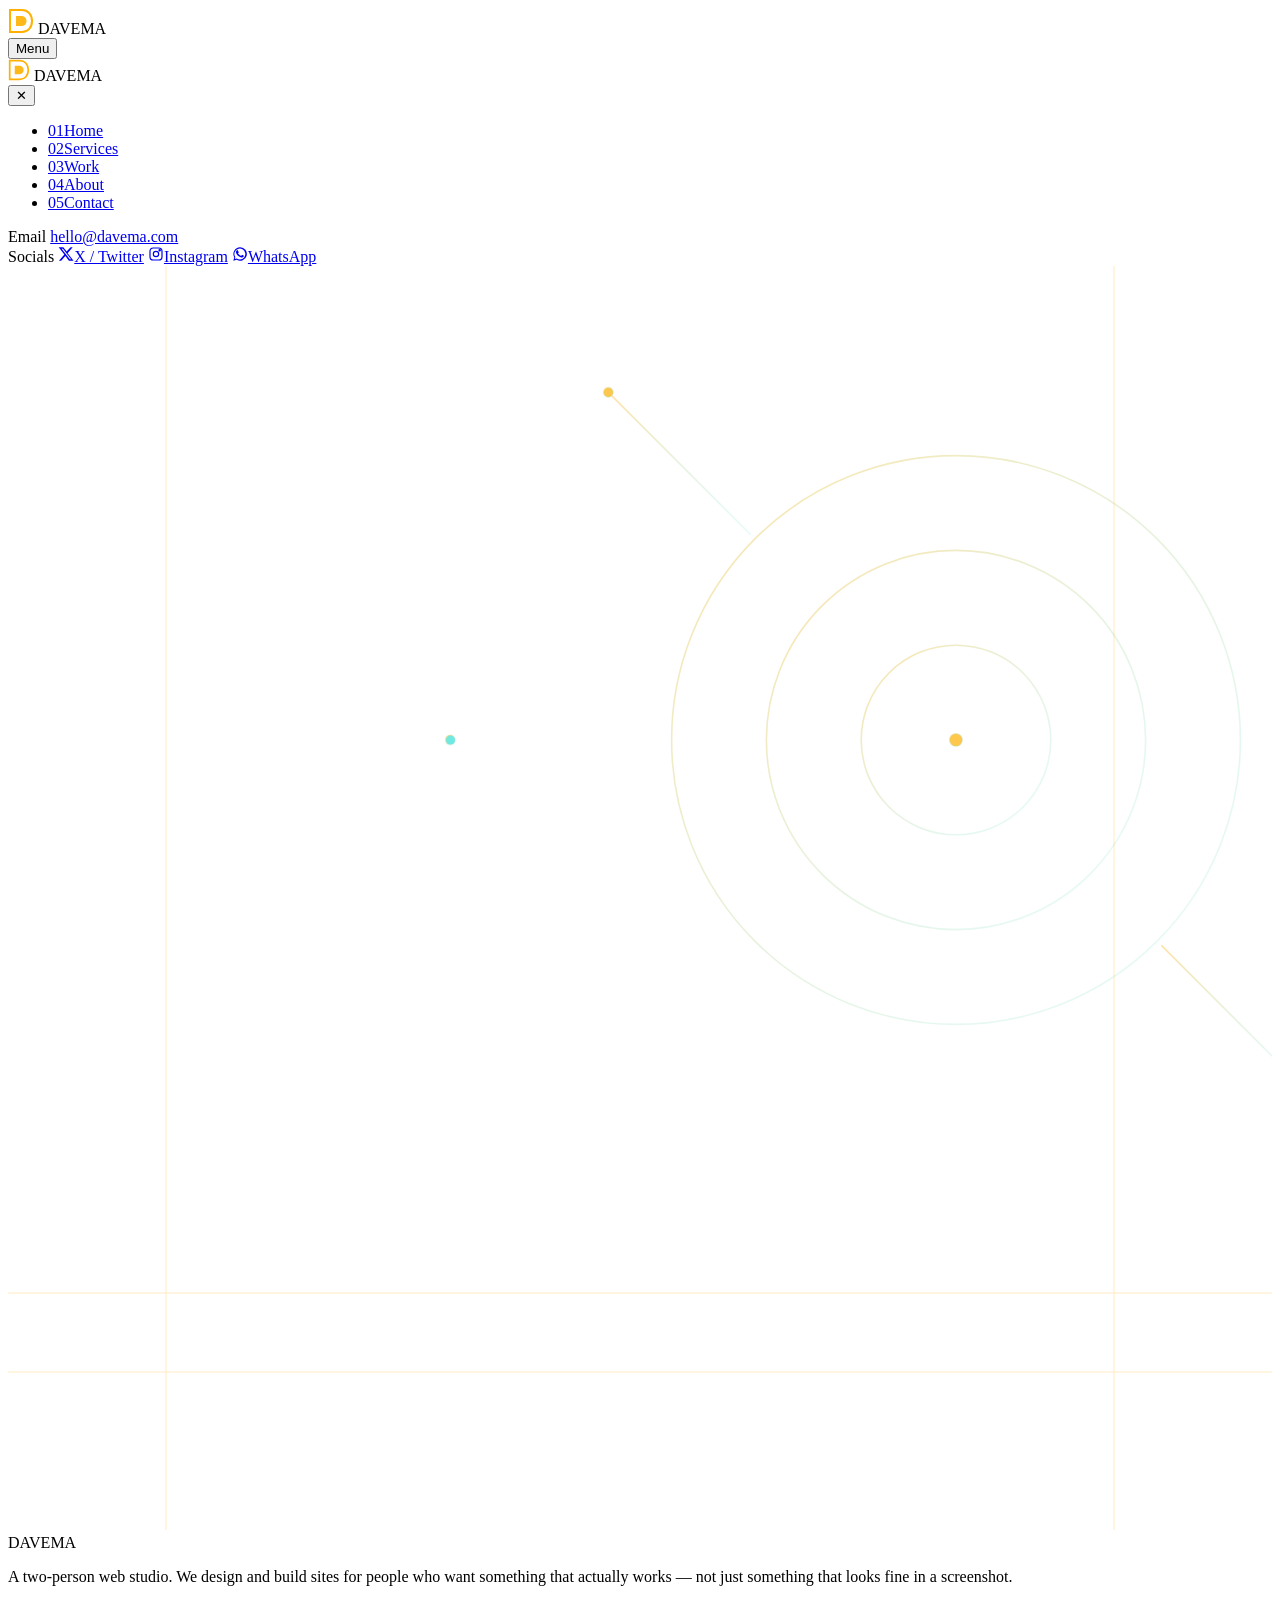
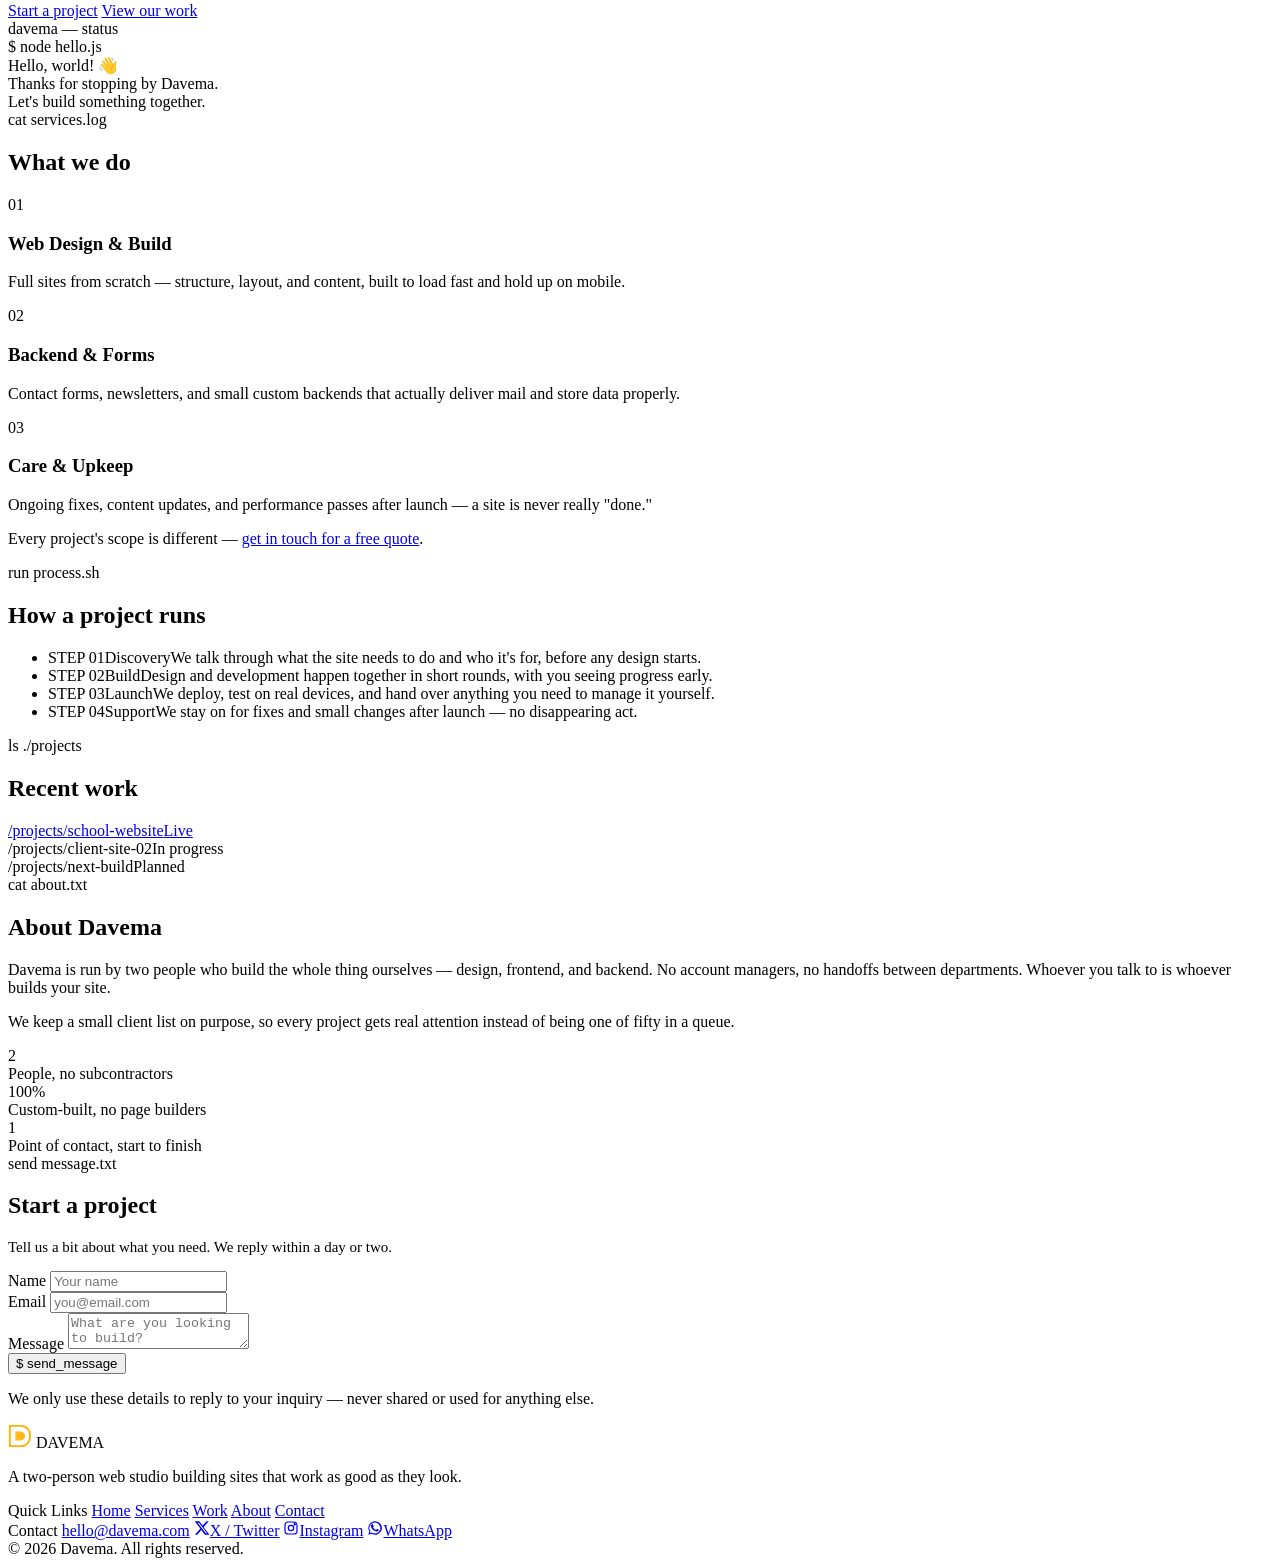
==== index.html @ bfb94549 "Update index.html" ====
<!DOCTYPE html>
<html lang="en">
<head>
<meta charset="UTF-8">
<meta name="viewport" content="width=device-width, initial-scale=1">
<title>DAVEMA — Web Systems</title>
<meta name="description" content="A two-person web studio. We design and build sites for people who want something that actually works — not just something that looks fine in a screenshot.">

<meta property="og:type" content="website">
<meta property="og:title" content="DAVEMA — Web Systems">
<meta property="og:description" content="A two-person web studio. We design and build sites for people who want something that actually works — not just something that looks fine in a screenshot.">
<meta property="og:image" content="https://davema-frontend.vercel.app/og-image.png">
<meta property="og:url" content="https://davema-frontend.vercel.app/">

<meta name="twitter:card" content="summary_large_image">
<meta name="twitter:title" content="DAVEMA — Web Systems">
<meta name="twitter:description" content="A two-person web studio. We design and build sites for people who want something that actually works — not just something that looks fine in a screenshot.">
<meta name="twitter:image" content="https://davema-frontend.vercel.app/og-image.png">

<link rel="icon" href="favicon.ico" sizes="any">
<link rel="icon" href="favicon.svg" type="image/svg+xml">
<link rel="apple-touch-icon" href="apple-touch-icon.png">

<link rel="preconnect" href="https://fonts.googleapis.com">
<link rel="preconnect" href="https://fonts.gstatic.com" crossorigin>
<link href="https://fonts.googleapis.com/css2?family=JetBrains+Mono:wght@400;500;600;700&family=Space+Grotesk:wght@400;500;600;700&display=swap" rel="stylesheet">
<link rel="stylesheet" href="styles.css">
</head>
<body>

<nav>
  <div class="logo">
    <span class="mark">
      <svg width="26" height="26" viewBox="0 0 26 26" fill="none">
        <path d="M2 2 L2 24 L14 24 C20 24 24 19.5 24 13 C24 6.5 20 2 14 2 Z" stroke="#ffb000" stroke-width="2" fill="none"/>
        <path d="M8 8 L8 18 L13 18 C16.5 18 18.5 16 18.5 13 C18.5 10 16.5 8 13 8 Z" fill="#ffb000" opacity="0.9"/>
      </svg>
    </span>
    DAVEMA<span class="cursor"></span>
  </div>
  <button class="menu-toggle" id="menuToggle">
    <span class="skew-content">
      <span class="bars"><span></span><span></span><span></span></span>
      Menu
    </span>
  </button>
</nav>

<div class="overlay" id="overlay">
  <div class="overlay-top">
    <div class="logo">
      <span class="mark">
        <svg width="22" height="22" viewBox="0 0 26 26" fill="none">
          <path d="M2 2 L2 24 L14 24 C20 24 24 19.5 24 13 C24 6.5 20 2 14 2 Z" stroke="#ffb000" stroke-width="2" fill="none"/>
          <path d="M8 8 L8 18 L13 18 C16.5 18 18.5 16 18.5 13 C18.5 10 16.5 8 13 8 Z" fill="#ffb000" opacity="0.9"/>
        </svg>
      </span>
      DAVEMA
    </div>
    <button class="overlay-close" id="overlayClose">✕</button>
  </div>

  <ul class="overlay-links">
    <li><a href="#home"><span class="idx">01</span><span class="label">Home</span></a></li>
    <li><a href="#services"><span class="idx">02</span><span class="label">Services</span></a></li>
    <li><a href="#work"><span class="idx">03</span><span class="label">Work</span></a></li>
    <li><a href="#about"><span class="idx">04</span><span class="label">About</span></a></li>
    <li><a href="#contact"><span class="idx">05</span><span class="label">Contact</span></a></li>
  </ul>

  <div class="overlay-bottom">
    <div class="col">
      <span class="label">Email</span>
      <a class="email" href="mailto:hello@davema.com">hello@davema.com</a>
    </div>
    <div class="col">
      <span class="label">Socials</span>
      <a href="#" class="social-link"><svg viewBox="0 0 24 24" width="16" height="16" fill="currentColor"><path d="M18.9 2H22l-7.6 8.7L23.3 22h-6.9l-5.4-7-6.2 7H1.4l8.1-9.3L1 2h7l4.9 6.4L18.9 2Zm-1.2 18h1.9L7.4 4H5.4l12.3 16Z"/></svg>X / Twitter</a>
      <a href="#" class="social-link"><svg viewBox="0 0 24 24" width="16" height="16" fill="none" stroke="currentColor" stroke-width="1.8"><rect x="3" y="3" width="18" height="18" rx="5"/><circle cx="12" cy="12" r="4"/><circle cx="17.5" cy="6.5" r="1"/></svg>Instagram</a>
      <a href="https://wa.me/2348135521394" target="_blank" rel="noopener" class="social-link"><svg viewBox="0 0 24 24" width="16" height="16" fill="currentColor"><path d="M17.5 14.4c-.3-.1-1.7-.8-2-.9-.3-.1-.5-.1-.7.1-.2.3-.7.9-.9 1.1-.2.2-.3.2-.6.1-.3-.1-1.3-.5-2.4-1.5-.9-.8-1.5-1.8-1.7-2.1-.2-.3 0-.5.1-.6.1-.1.3-.3.4-.5.1-.1.2-.3.3-.4.1-.2 0-.4 0-.5s-.7-1.6-.9-2.2c-.2-.5-.5-.5-.7-.5h-.6c-.2 0-.5.1-.8.4-.3.3-1 1-1 2.4s1 2.8 1.2 3c.1.2 2 3.1 4.9 4.3.7.3 1.2.5 1.6.6.7.2 1.3.2 1.8.1.5-.1 1.7-.7 2-1.4.2-.6.2-1.2.2-1.3-.1-.1-.3-.2-.6-.3ZM12 2a10 10 0 0 0-8.6 15L2 22l5.2-1.4A10 10 0 1 0 12 2Zm0 18.2c-1.6 0-3.1-.4-4.4-1.2l-.3-.2-3.1.8.8-3-.2-.3A8.2 8.2 0 1 1 12 20.2Z"/></svg>WhatsApp</a>
    </div>
  </div>
</div>

<section class="hero" id="home">
  <svg class="hero-bg" viewBox="0 0 800 800" xmlns="http://www.w3.org/2000/svg">
    <defs>
      <linearGradient id="g1" x1="0" y1="0" x2="1" y2="1">
        <stop offset="0%" stop-color="#ffb000" stop-opacity="0.5"/>
        <stop offset="100%" stop-color="#34e0d8" stop-opacity="0.15"/>
      </linearGradient>
    </defs>
    <g stroke="url(#g1)" stroke-width="1" fill="none" opacity="0.7">
      <circle cx="600" cy="300" r="60"/>
      <circle cx="600" cy="300" r="120"/>
      <circle cx="600" cy="300" r="180"/>
      <line x1="600" y1="120" x2="600" y2="0"/>
      <line x1="600" y1="480" x2="600" y2="620"/>
      <line x1="420" y1="300" x2="280" y2="300"/>
      <line x1="780" y1="300" x2="820" y2="300"/>
      <line x1="470" y1="170" x2="380" y2="80"/>
      <line x1="730" y1="430" x2="820" y2="520"/>
      <circle cx="600" cy="300" r="4" fill="#ffb000" opacity="1"/>
      <circle cx="280" cy="300" r="3" fill="#34e0d8" opacity="1"/>
      <circle cx="380" cy="80" r="3" fill="#ffb000" opacity="1"/>
      <circle cx="820" cy="520" r="3" fill="#34e0d8" opacity="1"/>
    </g>
    <g stroke="#ffb000" stroke-width="0.6" opacity="0.25">
      <path d="M0 700 L800 700"/>
      <path d="M0 650 L800 650"/>
      <path d="M100 0 L100 800"/>
      <path d="M700 0 L700 800"/>
    </g>
  </svg>

  <div class="hero-inner">
    <div>
      <div class="hero-name">DAV<span class="glow">EMA</span></div>
      <p>A two-person web studio. We design and build sites for people who want something that actually works — not just something that looks fine in a screenshot.</p>
      <div class="hero-actions">
        <a href="#contact" class="btn-primary"><span>Start a project</span></a>
        <a href="#work" class="btn-secondary"><span>View our work</span></a>
      </div>
    </div>

    <div class="hero-visual">
      <div class="terminal">
        <div class="terminal-head">
          <span class="dot2 red"></span><span class="dot2 yellow"></span><span class="dot2 green"></span>
          <span>davema — status</span>
        </div>
        <div class="terminal-body">
          <div class="l"><span class="prompt">$</span> node hello.js</div>
          <div class="l"><span class="ok">Hello, world! 👋</span></div>
          <div class="l">Thanks for stopping by Davema.</div>
          <div class="l">Let's build something together.</div>
        </div>
      </div>
    </div>
  </div>
</section>

<section id="services">
  <div class="wrap section-inner">
    <span class="tag">cat services.log</span>
    <h2>What we do</h2>
    <div class="services-grid">
      <div class="service">
        <div class="idx">01</div>
        <h3>Web Design &amp; Build</h3>
        <p>Full sites from scratch — structure, layout, and content, built to load fast and hold up on mobile.</p>
      </div>
      <div class="service">
        <div class="idx">02</div>
        <h3>Backend &amp; Forms</h3>
        <p>Contact forms, newsletters, and small custom backends that actually deliver mail and store data properly.</p>
      </div>
      <div class="service">
        <div class="idx">03</div>
        <h3>Care &amp; Upkeep</h3>
        <p>Ongoing fixes, content updates, and performance passes after launch — a site is never really "done."</p>
      </div>
    </div>
    <p class="pricing-note">Every project's scope is different — <a href="#contact">get in touch for a free quote</a>.</p>
  </div>
</section>

<section id="process">
  <div class="wrap section-inner">
    <span class="tag">run process.sh</span>
    <h2>How a project runs</h2>
    <ul class="process-list">
      <li class="process-item"><span class="step">STEP 01</span><span class="name">Discovery</span><span class="desc">We talk through what the site needs to do and who it's for, before any design starts.</span></li>
      <li class="process-item"><span class="step">STEP 02</span><span class="name">Build</span><span class="desc">Design and development happen together in short rounds, with you seeing progress early.</span></li>
      <li class="process-item"><span class="step">STEP 03</span><span class="name">Launch</span><span class="desc">We deploy, test on real devices, and hand over anything you need to manage it yourself.</span></li>
      <li class="process-item"><span class="step">STEP 04</span><span class="name">Support</span><span class="desc">We stay on for fixes and small changes after launch — no disappearing act.</span></li>
    </ul>
  </div>
</section>

<section id="work">
  <div class="wrap section-inner">
    <span class="tag">ls ./projects</span>
    <h2>Recent work</h2>
    <div class="work-list">
      <a class="work-item" href="https://jarspokschools.com.ng" target="_blank" rel="noopener"><span class="path"><span class="dir">/projects/</span>school-website</span><span class="status">Live</span></a>
      <div class="work-item"><span class="path"><span class="dir">/projects/</span>client-site-02</span><span class="status">In progress</span></div>
      <div class="work-item"><span class="path"><span class="dir">/projects/</span>next-build</span><span class="status">Planned</span></div>
    </div>
  </div>
</section>

<section id="about">
  <div class="wrap section-inner">
    <span class="tag">cat about.txt</span>
    <h2>About Davema</h2>
    <div class="about-inner">
      <div>
        <p>Davema is run by two people who build the whole thing ourselves — design, frontend, and backend. No account managers, no handoffs between departments. Whoever you talk to is whoever builds your site.</p>
        <p>We keep a small client list on purpose, so every project gets real attention instead of being one of fifty in a queue.</p>
      </div>
      <div class="about-stats">
        <div class="stat"><div class="num">2</div><div class="label">People, no subcontractors</div></div>
        <div class="stat"><div class="num">100%</div><div class="label">Custom-built, no page builders</div></div>
        <div class="stat"><div class="num">1</div><div class="label">Point of contact, start to finish</div></div>
      </div>
    </div>
  </div>
</section>

<section id="contact">
  <div class="wrap section-inner">
    <span class="tag">send message.txt</span>
    <h2>Start a project</h2>
    <div class="contact-inner">
      <p style="color:var(--muted); font-size:15px;">Tell us a bit about what you need. We reply within a day or two.</p>
<form id="contactForm">
  <input type="checkbox" name="botcheck" id="botcheck" style="display: none;" tabindex="-1" autocomplete="off">

  <div class="field">
    <label for="form-name">Name</label>
    <input type="text" id="form-name" name="name" required placeholder="Your name" />
  </div>
  
  <div class="field">
    <label for="form-email">Email</label>
    <input type="email" id="form-email" name="email" required placeholder="you@email.com" />
  </div>
  
  <div class="field">
    <label for="form-msg">Message</label>
    <textarea id="form-msg" name="message" required placeholder="What are you looking to build?"></textarea>
  </div>
  
  <button type="submit" class="btn-primary" style="align-self: flex-start;">
    <span id="submitBtnText">$ send_message</span>
  </button>

  <p id="formStatus" class="form-status" role="status"></p>
  <p class="privacy-note">We only use these details to reply to your inquiry — never shared or used for anything else.</p>
</form>

    </div>
  </div>
</section>

<footer>
  <div class="wrap footer-top">
    <div class="footer-col footer-brand">
      <div class="logo">
        <span class="mark">
          <svg width="24" height="24" viewBox="0 0 26 26" fill="none">
            <path d="M2 2 L2 24 L14 24 C20 24 24 19.5 24 13 C24 6.5 20 2 14 2 Z" stroke="#ffb000" stroke-width="2" fill="none"/>
            <path d="M8 8 L8 18 L13 18 C16.5 18 18.5 16 18.5 13 C18.5 10 16.5 8 13 8 Z" fill="#ffb000" opacity="0.9"/>
          </svg>
        </span>
        DAVEMA
      </div>
      <p>A two-person web studio building sites that work as good as they look.</p>
    </div>

    <div class="footer-col">
      <span class="footer-heading">Quick Links</span>
      <a href="#home">Home</a>
      <a href="#services">Services</a>
      <a href="#work">Work</a>
      <a href="#about">About</a>
      <a href="#contact">Contact</a>
    </div>

    <div class="footer-col">
      <span class="footer-heading">Contact</span>
      <a href="mailto:hello@davema.com">hello@davema.com</a>
      <a href="#" class="social-link"><svg viewBox="0 0 24 24" width="16" height="16" fill="currentColor"><path d="M18.9 2H22l-7.6 8.7L23.3 22h-6.9l-5.4-7-6.2 7H1.4l8.1-9.3L1 2h7l4.9 6.4L18.9 2Zm-1.2 18h1.9L7.4 4H5.4l12.3 16Z"/></svg>X / Twitter</a>
      <a href="#" class="social-link"><svg viewBox="0 0 24 24" width="16" height="16" fill="none" stroke="currentColor" stroke-width="1.8"><rect x="3" y="3" width="18" height="18" rx="5"/><circle cx="12" cy="12" r="4"/><circle cx="17.5" cy="6.5" r="1"/></svg>Instagram</a>
      <a href="https://wa.me/2348135521394" target="_blank" rel="noopener" class="social-link"><svg viewBox="0 0 24 24" width="16" height="16" fill="currentColor"><path d="M17.5 14.4c-.3-.1-1.7-.8-2-.9-.3-.1-.5-.1-.7.1-.2.3-.7.9-.9 1.1-.2.2-.3.2-.6.1-.3-.1-1.3-.5-2.4-1.5-.9-.8-1.5-1.8-1.7-2.1-.2-.3 0-.5.1-.6.1-.1.3-.3.4-.5.1-.1.2-.3.3-.4.1-.2 0-.4 0-.5s-.7-1.6-.9-2.2c-.2-.5-.5-.5-.7-.5h-.6c-.2 0-.5.1-.8.4-.3.3-1 1-1 2.4s1 2.8 1.2 3c.1.2 2 3.1 4.9 4.3.7.3 1.2.5 1.6.6.7.2 1.3.2 1.8.1.5-.1 1.7-.7 2-1.4.2-.6.2-1.2.2-1.3-.1-.1-.3-.2-.6-.3ZM12 2a10 10 0 0 0-8.6 15L2 22l5.2-1.4A10 10 0 1 0 12 2Zm0 18.2c-1.6 0-3.1-.4-4.4-1.2l-.3-.2-3.1.8.8-3-.2-.3A8.2 8.2 0 1 1 12 20.2Z"/></svg>WhatsApp</a>
    </div>
  </div>

  <div class="wrap footer-inner">
    <span>© 2026 Davema. All rights reserved.</span>
  </div>
</footer>

<script src="script.js"></script>

</body>
</html>
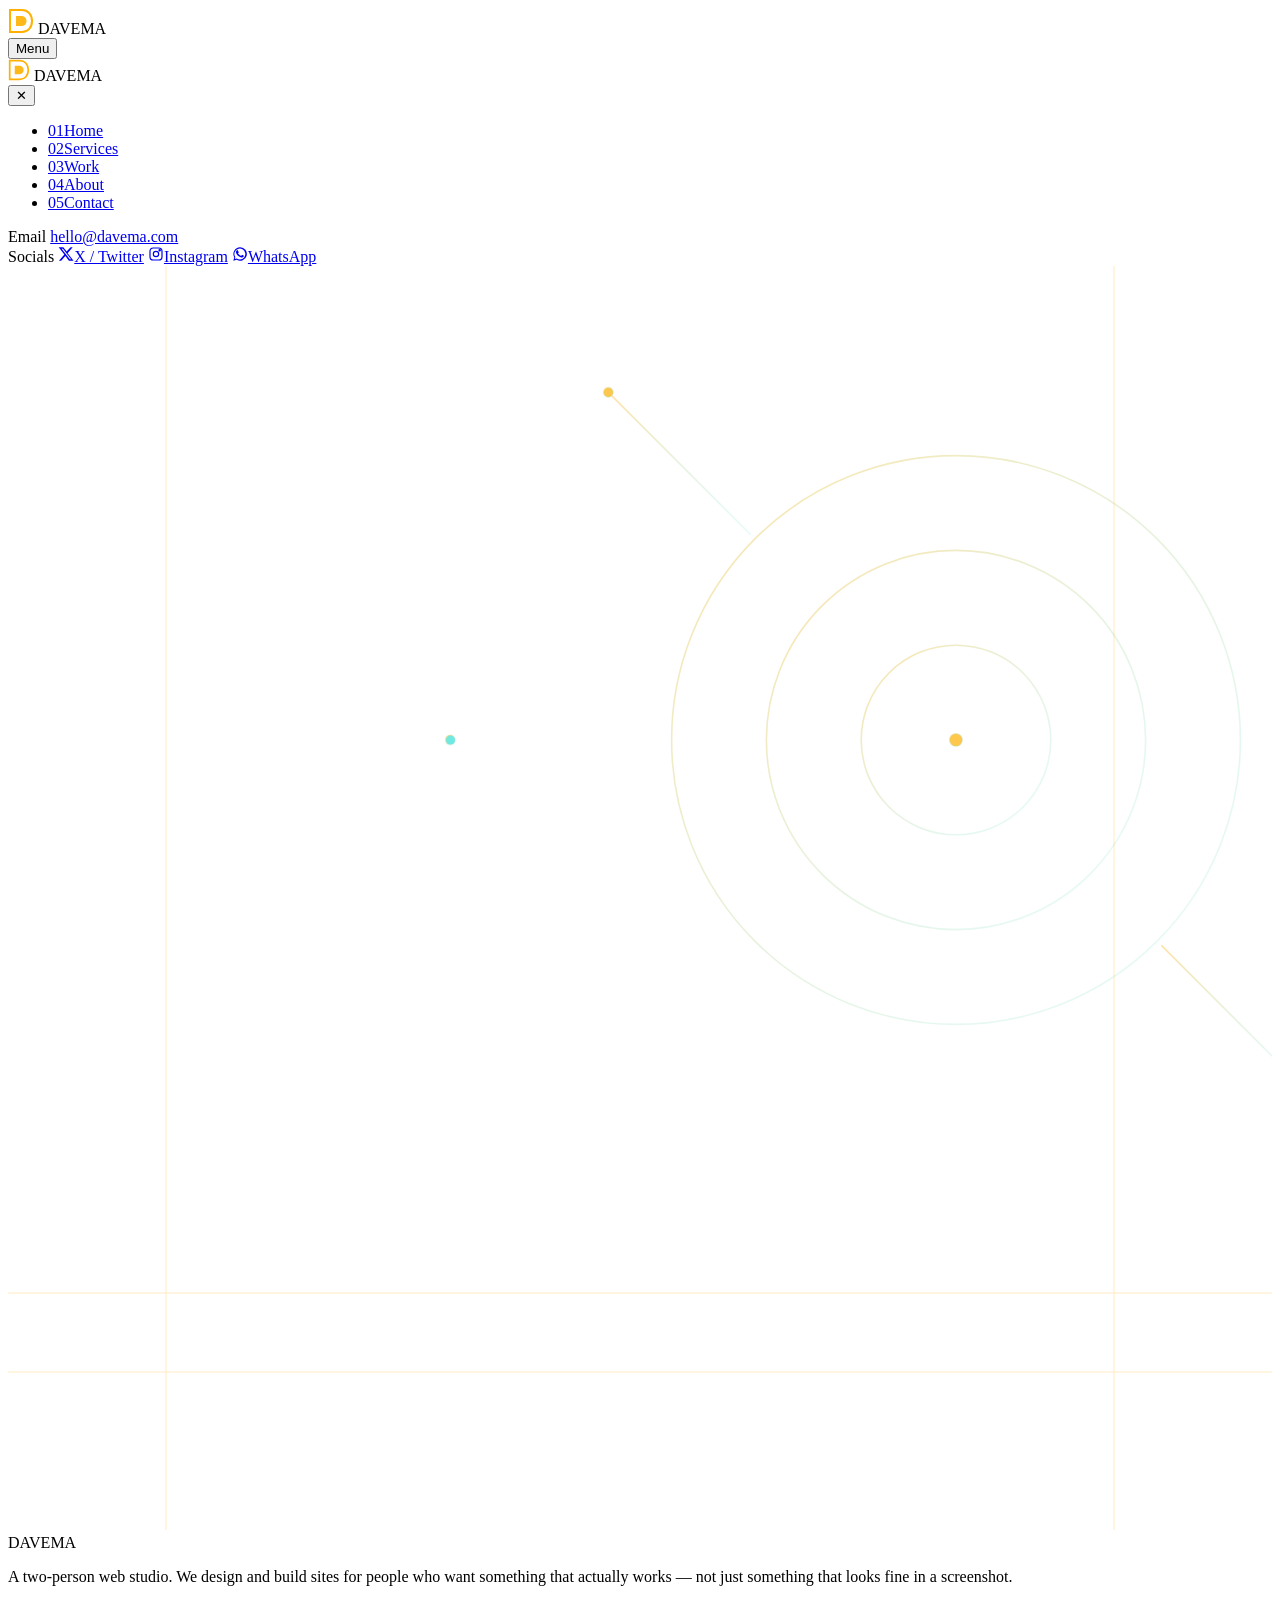
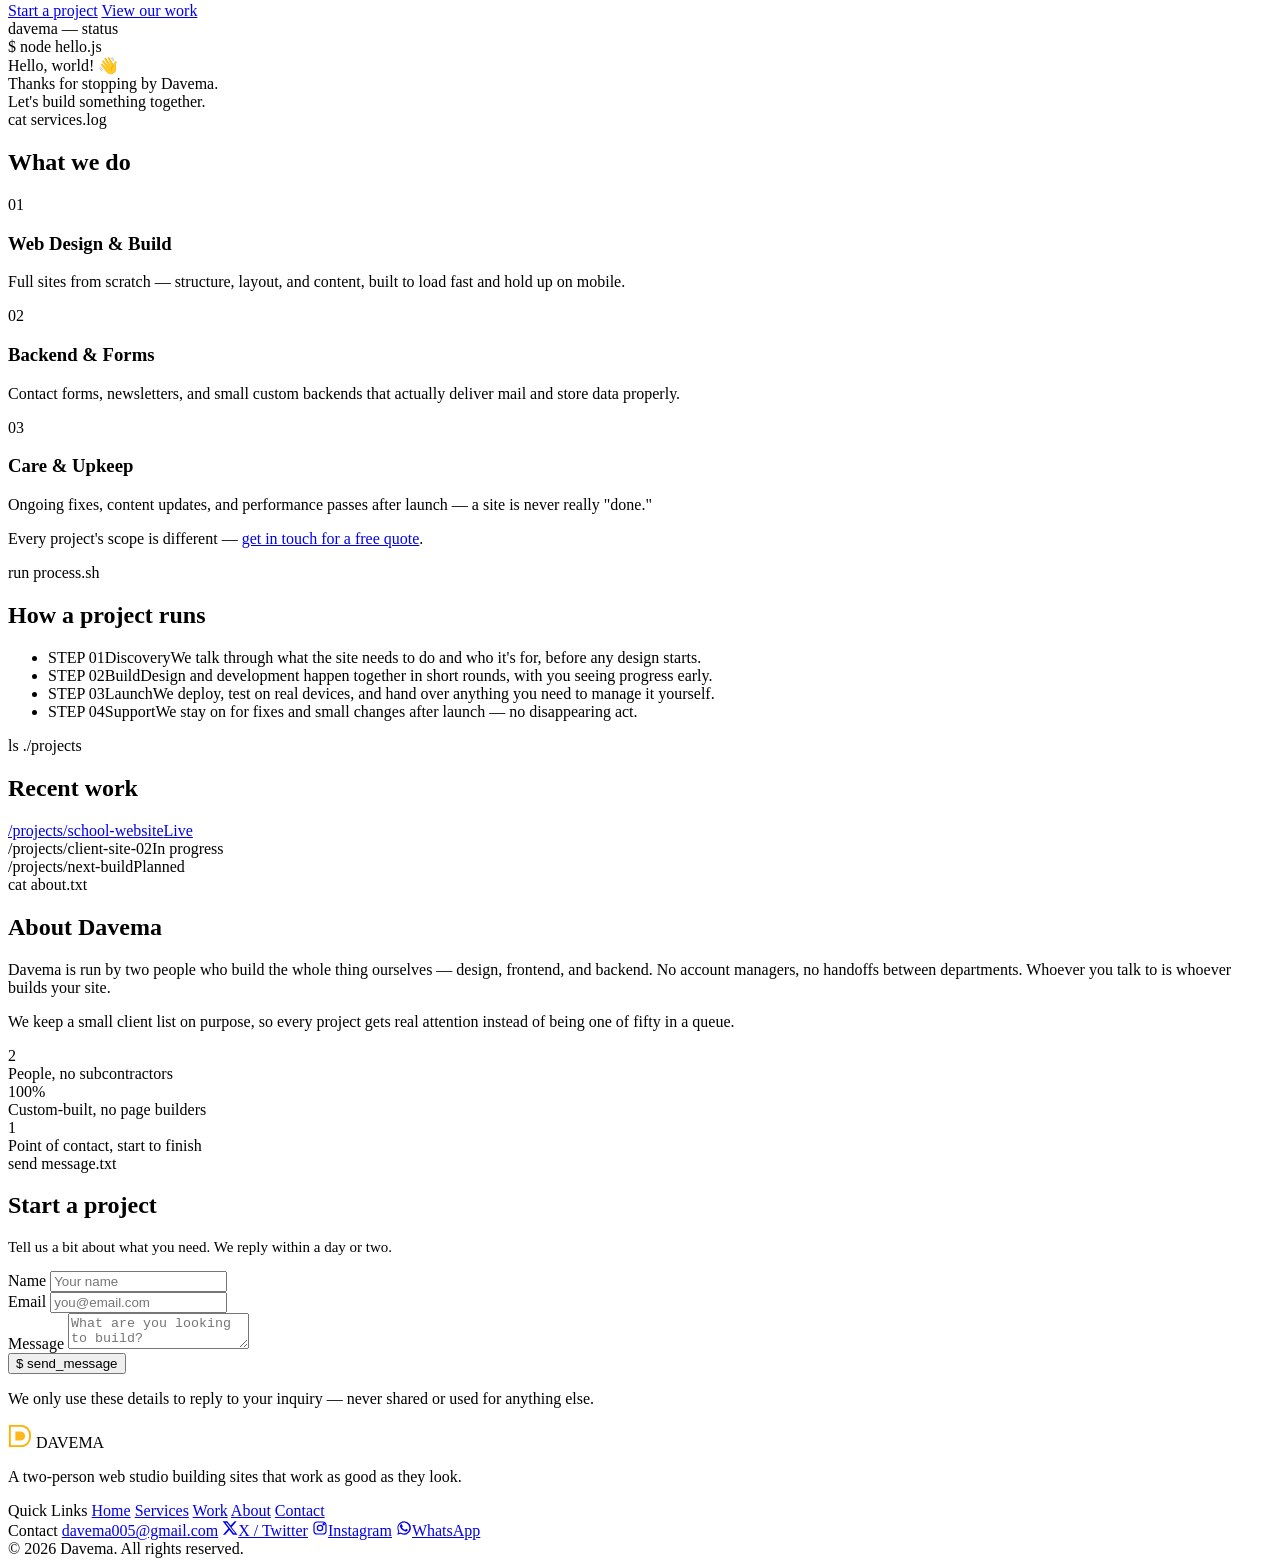
==== commit 1306e1f9: "Update index.html" ====
--- a/index.html
+++ b/index.html
@@ -270,7 +270,7 @@
 
     <div class="footer-col">
       <span class="footer-heading">Contact</span>
-      <a href="mailto:hello@davema.com">hello@davema.com</a>
+      <a class="email" href="mailto:davema005@gmail.com">davema005@gmail.com</a>
       <a href="#" class="social-link"><svg viewBox="0 0 24 24" width="16" height="16" fill="currentColor"><path d="M18.9 2H22l-7.6 8.7L23.3 22h-6.9l-5.4-7-6.2 7H1.4l8.1-9.3L1 2h7l4.9 6.4L18.9 2Zm-1.2 18h1.9L7.4 4H5.4l12.3 16Z"/></svg>X / Twitter</a>
       <a href="#" class="social-link"><svg viewBox="0 0 24 24" width="16" height="16" fill="none" stroke="currentColor" stroke-width="1.8"><rect x="3" y="3" width="18" height="18" rx="5"/><circle cx="12" cy="12" r="4"/><circle cx="17.5" cy="6.5" r="1"/></svg>Instagram</a>
       <a href="https://wa.me/2348135521394" target="_blank" rel="noopener" class="social-link"><svg viewBox="0 0 24 24" width="16" height="16" fill="currentColor"><path d="M17.5 14.4c-.3-.1-1.7-.8-2-.9-.3-.1-.5-.1-.7.1-.2.3-.7.9-.9 1.1-.2.2-.3.2-.6.1-.3-.1-1.3-.5-2.4-1.5-.9-.8-1.5-1.8-1.7-2.1-.2-.3 0-.5.1-.6.1-.1.3-.3.4-.5.1-.1.2-.3.3-.4.1-.2 0-.4 0-.5s-.7-1.6-.9-2.2c-.2-.5-.5-.5-.7-.5h-.6c-.2 0-.5.1-.8.4-.3.3-1 1-1 2.4s1 2.8 1.2 3c.1.2 2 3.1 4.9 4.3.7.3 1.2.5 1.6.6.7.2 1.3.2 1.8.1.5-.1 1.7-.7 2-1.4.2-.6.2-1.2.2-1.3-.1-.1-.3-.2-.6-.3ZM12 2a10 10 0 0 0-8.6 15L2 22l5.2-1.4A10 10 0 1 0 12 2Zm0 18.2c-1.6 0-3.1-.4-4.4-1.2l-.3-.2-3.1.8.8-3-.2-.3A8.2 8.2 0 1 1 12 20.2Z"/></svg>WhatsApp</a>
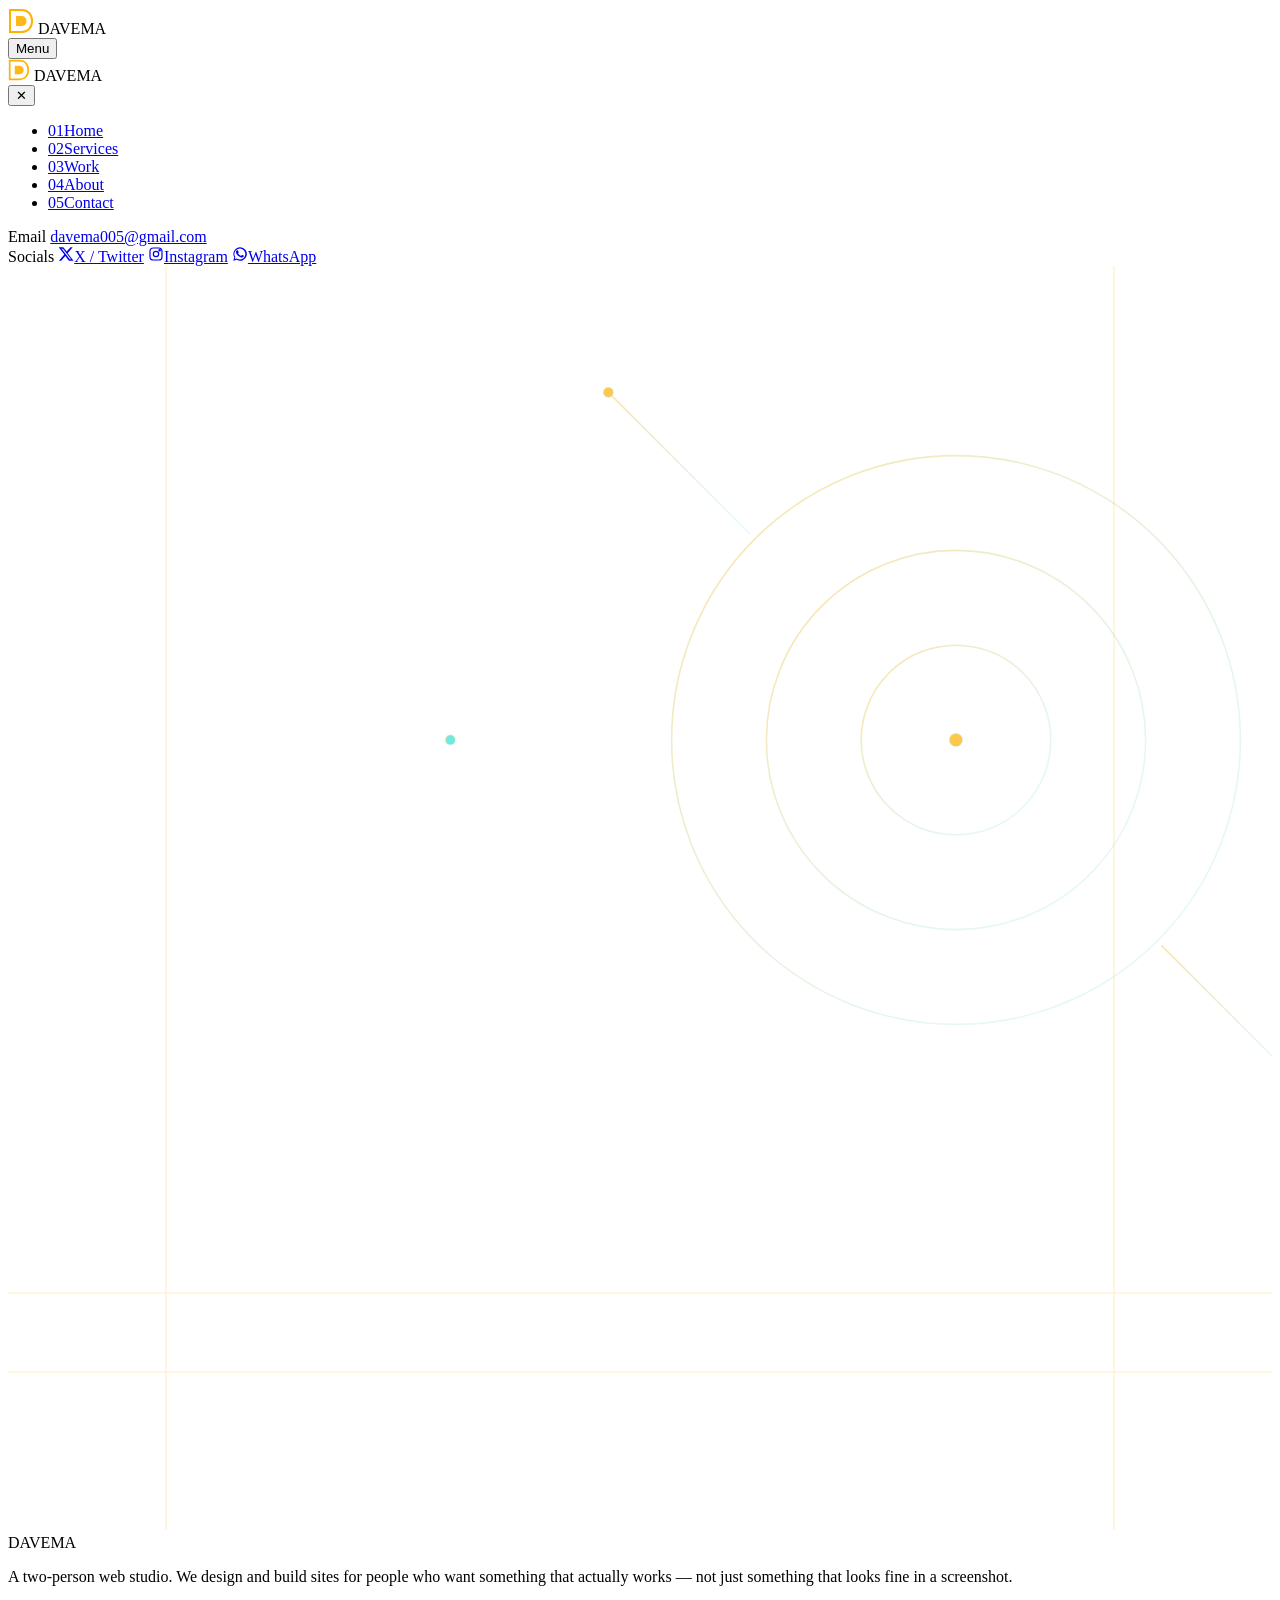
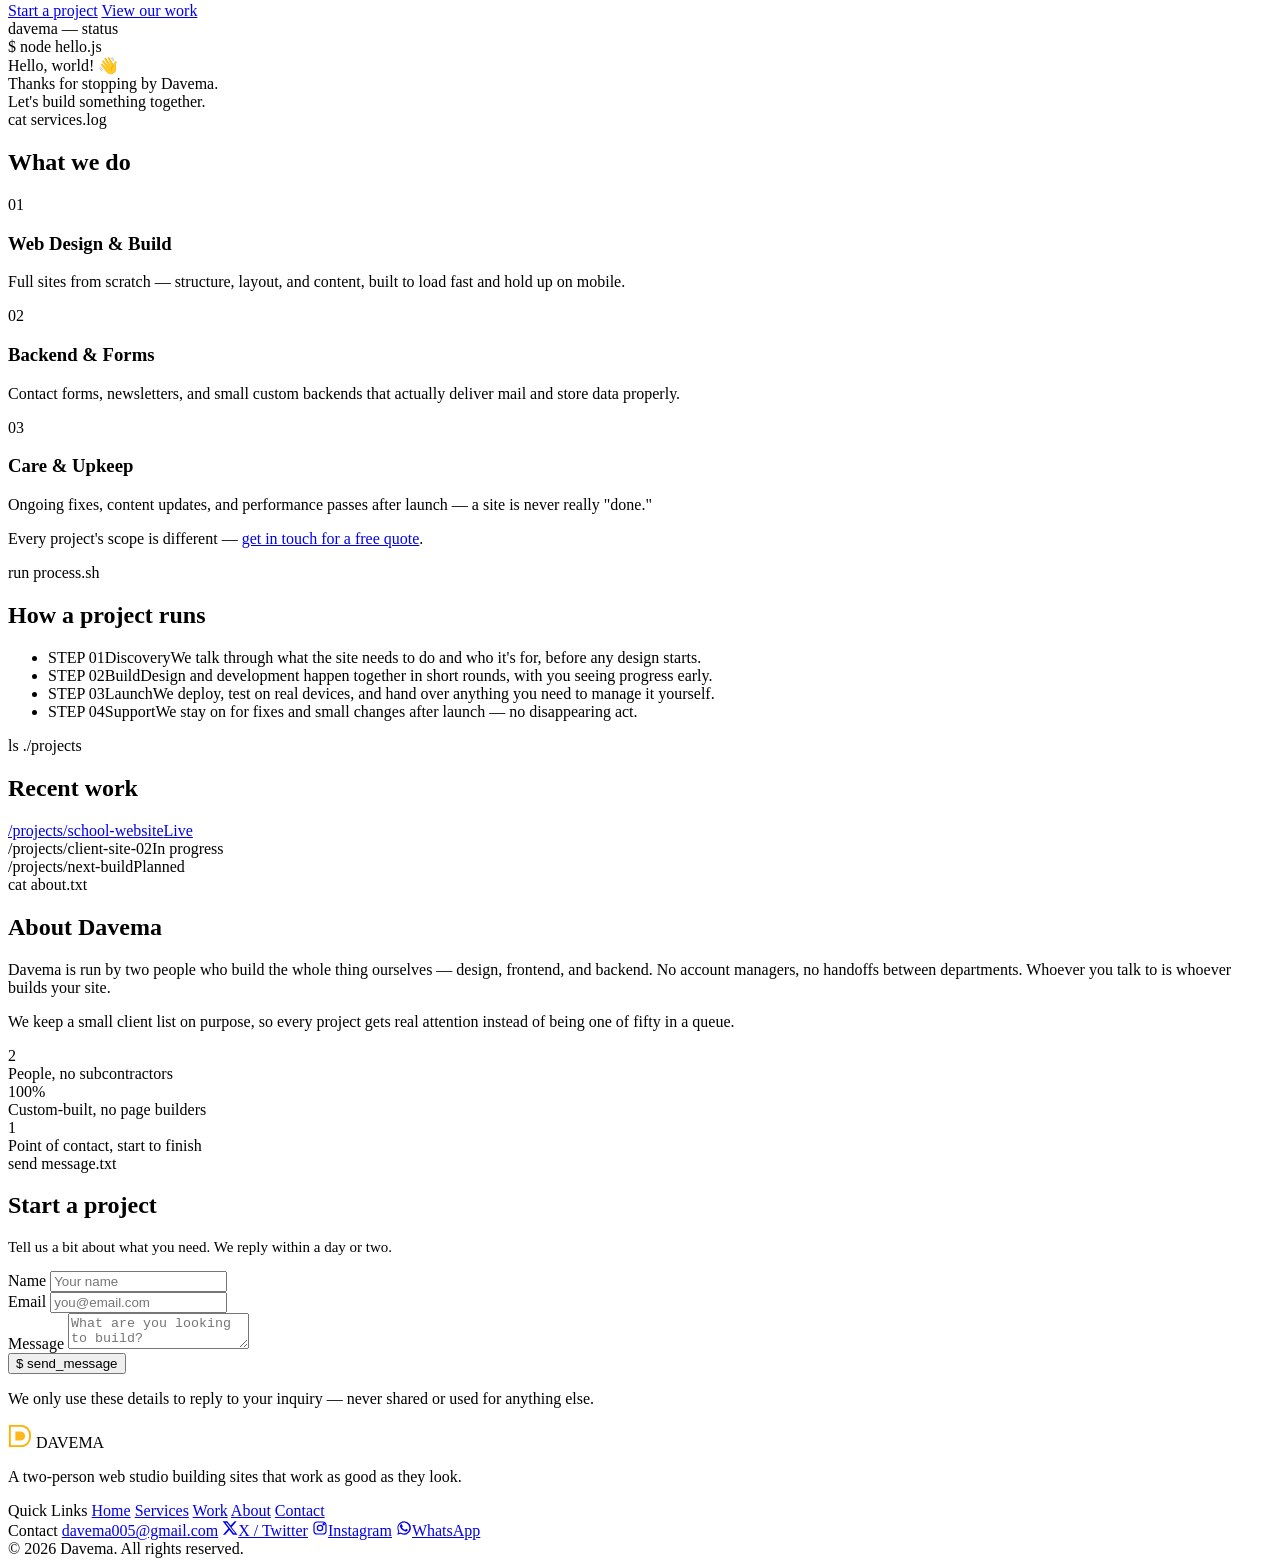
==== commit 05c58e6e: "Update index.html" ====
--- a/index.html
+++ b/index.html
@@ -71,7 +71,7 @@
   <div class="overlay-bottom">
     <div class="col">
       <span class="label">Email</span>
-      <a class="email" href="mailto:hello@davema.com">hello@davema.com</a>
+      <a class="email" href="mailto:davema005@gmail.com">davema005@gmail.com</a>
     </div>
     <div class="col">
       <span class="label">Socials</span>
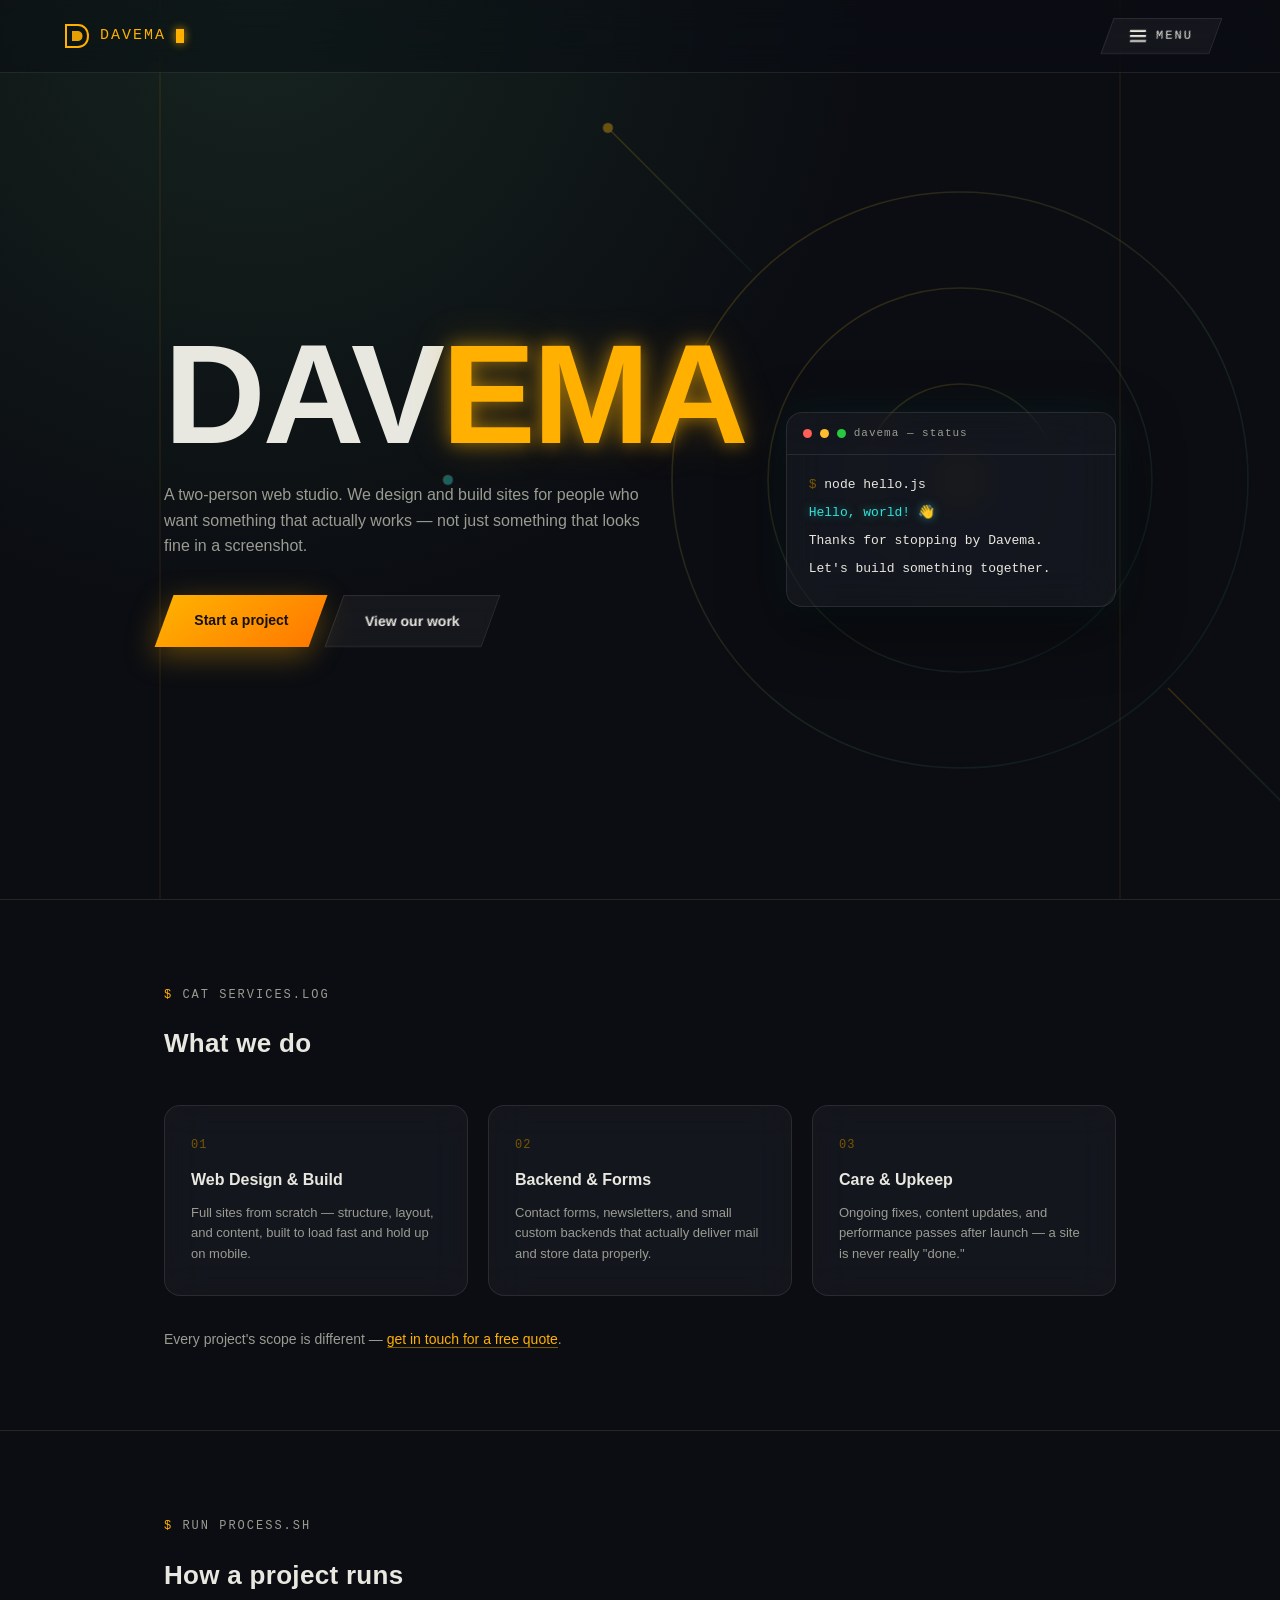
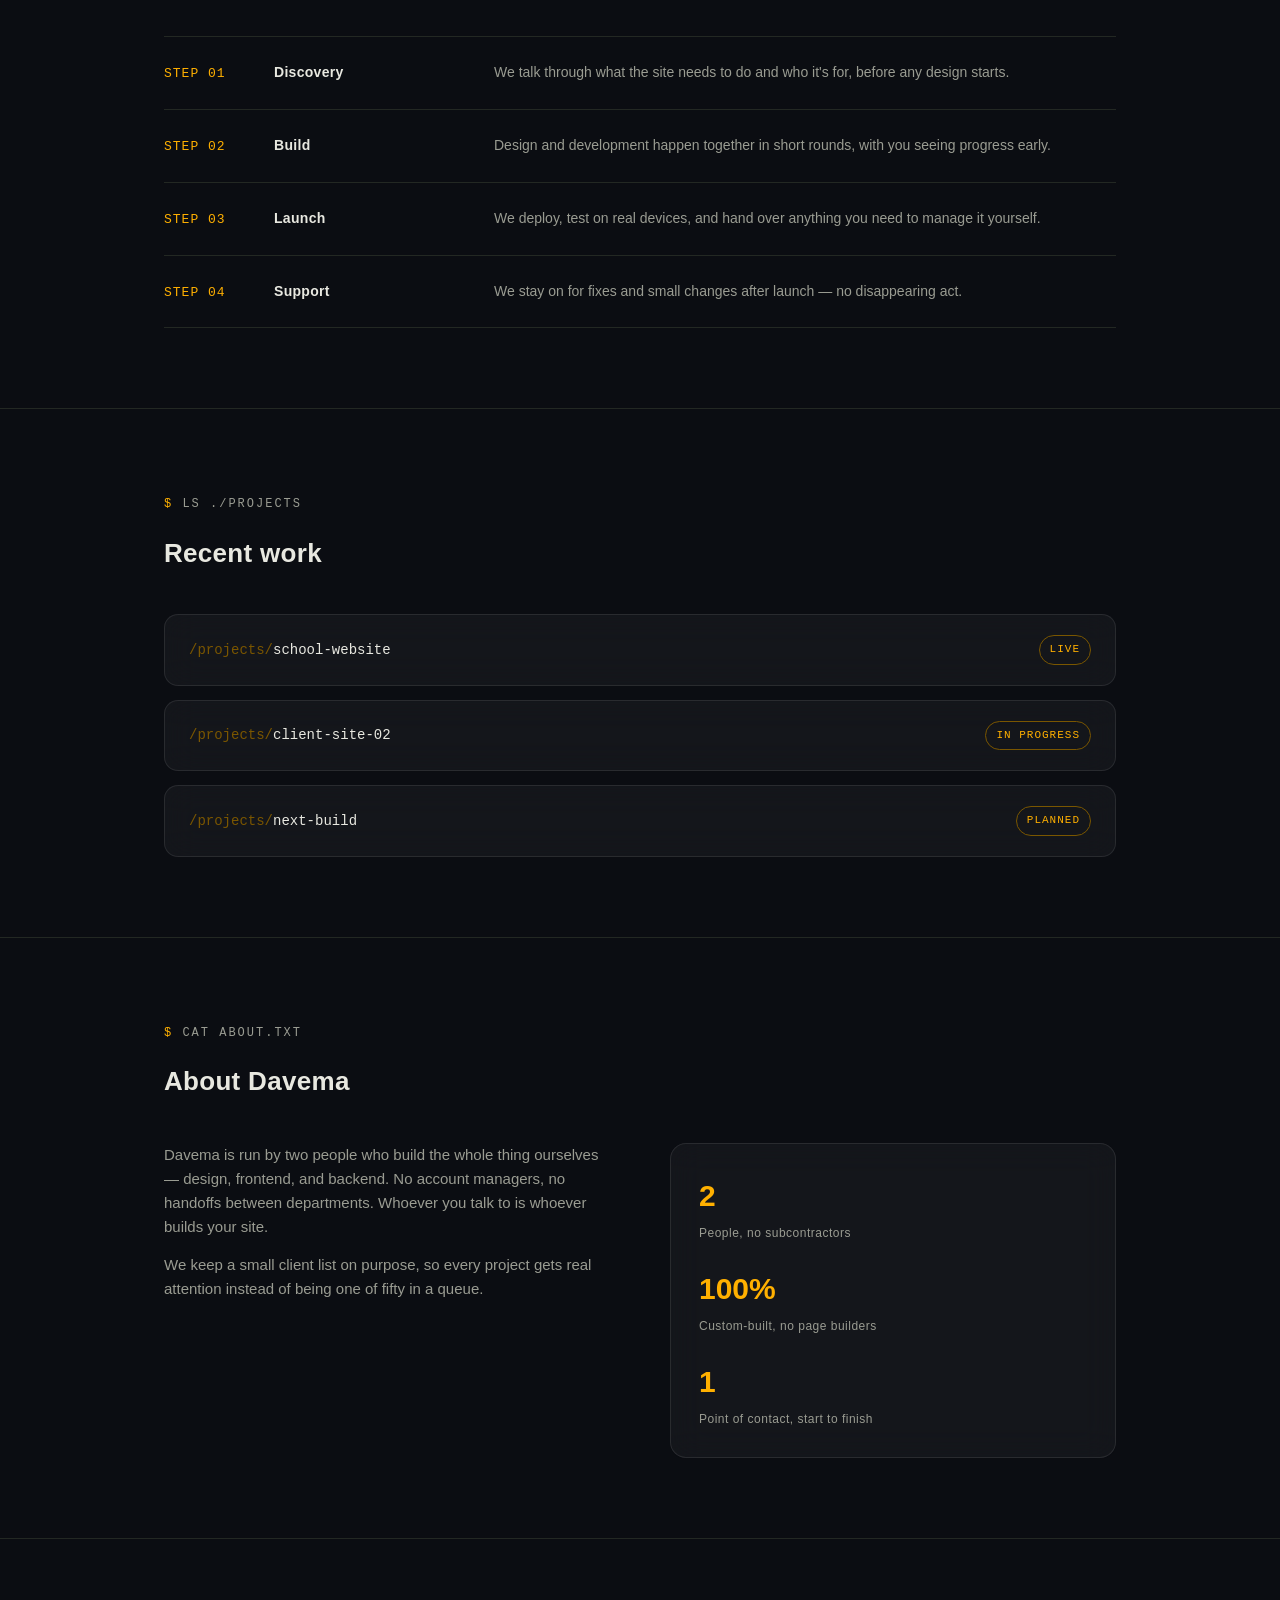
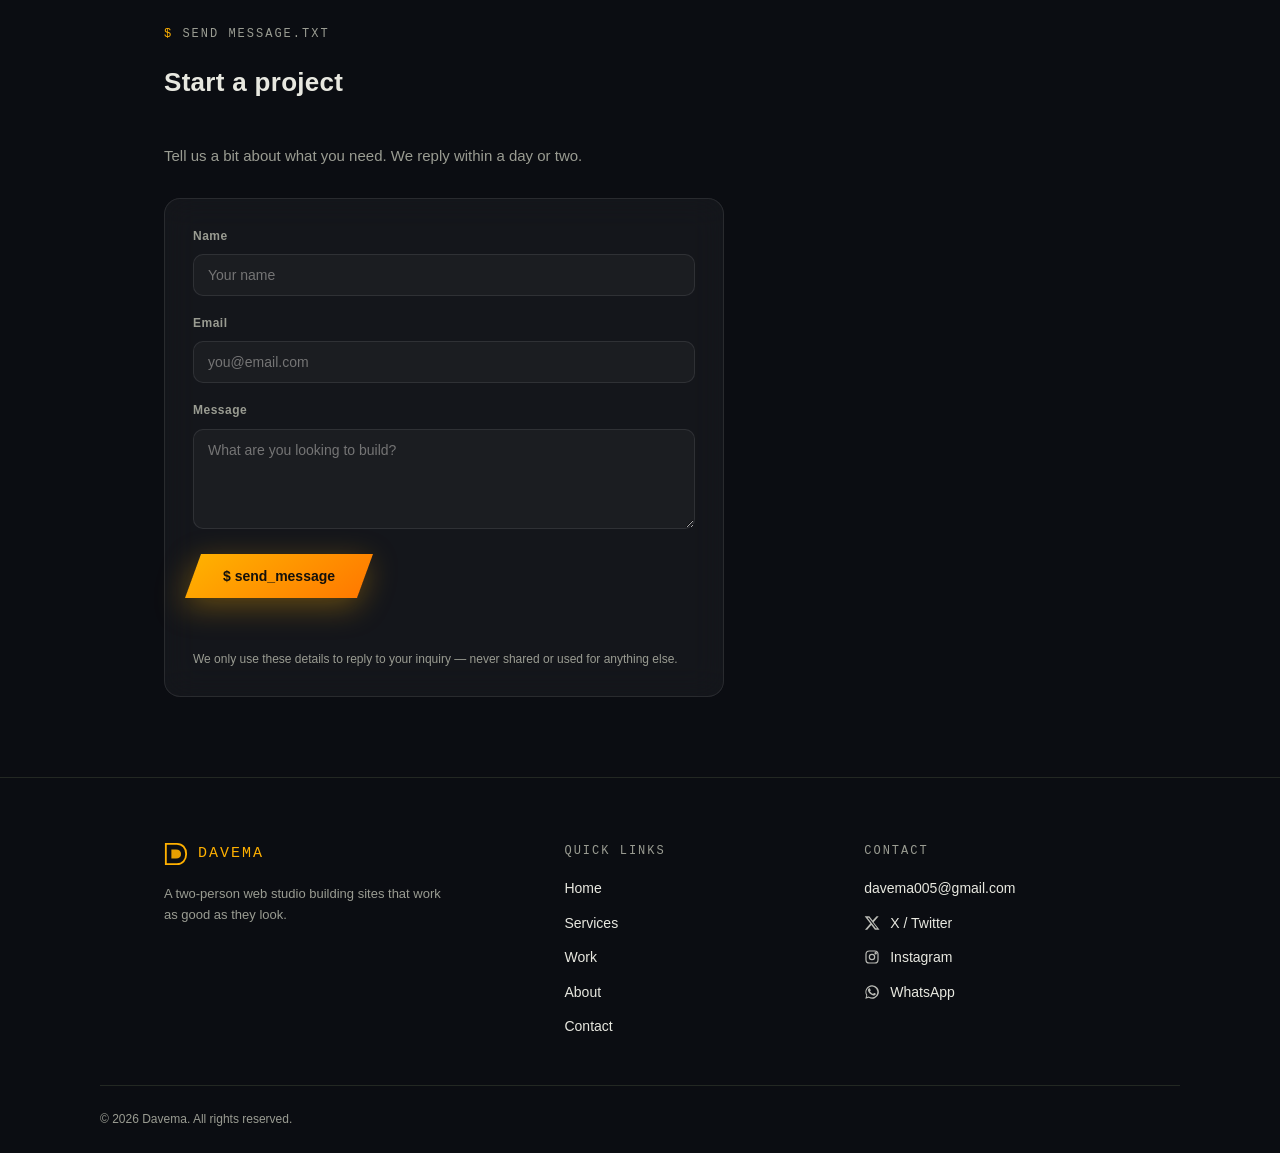
==== commit 81ecfd03: "Initial frontend" ====
--- a/index.html
+++ b/index.html
@@ -9,13 +9,13 @@
 <meta property="og:type" content="website">
 <meta property="og:title" content="DAVEMA — Web Systems">
 <meta property="og:description" content="A two-person web studio. We design and build sites for people who want something that actually works — not just something that looks fine in a screenshot.">
-<meta property="og:image" content="https://davema-frontend.vercel.app/og-image.png">
-<meta property="og:url" content="https://davema-frontend.vercel.app/">
+<meta property="og:image" content="https://www.davema.com/og-image.png">
+<meta property="og:url" content="https://www.davema.com/">
 
 <meta name="twitter:card" content="summary_large_image">
 <meta name="twitter:title" content="DAVEMA — Web Systems">
 <meta name="twitter:description" content="A two-person web studio. We design and build sites for people who want something that actually works — not just something that looks fine in a screenshot.">
-<meta name="twitter:image" content="https://davema-frontend.vercel.app/og-image.png">
+<meta name="twitter:image" content="https://www.davema.com/og-image.png">
 
 <link rel="icon" href="favicon.ico" sizes="any">
 <link rel="icon" href="favicon.svg" type="image/svg+xml">
@@ -71,7 +71,7 @@
   <div class="overlay-bottom">
     <div class="col">
       <span class="label">Email</span>
-      <a class="email" href="mailto:davema005@gmail.com">davema005@gmail.com</a>
+      <a class="email" href="mailto:hello@davema.com">hello@davema.com</a>
     </div>
     <div class="col">
       <span class="label">Socials</span>
@@ -285,4 +285,4 @@
 <script src="script.js"></script>
 
 </body>
-</html>
+</html>
--- a/styles.css
+++ b/styles.css
@@ -0,0 +1,306 @@
+:root{
+    --bg: #0b0d12;
+    --bg-grad: radial-gradient(circle at 20% 0%, #16241f 0%, #0b0d12 45%), radial-gradient(circle at 85% 15%, #1a1230 0%, transparent 40%);
+    --panel: rgba(255,255,255,0.04);
+    --panel-border: rgba(255,255,255,0.09);
+    --line: #232823;
+    --amber: #ffb000;
+    --amber-dim: #7a5600;
+    --cyan: #34e0d8;
+    --text: #e8e8e0;
+    --muted: #9a9c92;
+    --mono: 'JetBrains Mono', ui-monospace, 'SFMono-Regular', Menlo, Consolas, 'Liberation Mono', monospace;
+    --sans: 'Space Grotesk', -apple-system, BlinkMacSystemFont, 'Segoe UI', Roboto, Helvetica, Arial, sans-serif;
+  }
+
+  *{box-sizing:border-box; margin:0; padding:0;}
+  html{scroll-behavior:smooth;}
+
+  body{
+    background: var(--bg-grad), var(--bg);
+    background-attachment: fixed;
+    color: var(--text);
+    font-family: var(--sans);
+    line-height:1.6;
+  }
+
+  a{color:inherit;}
+  ::selection{ background: var(--amber); color: var(--bg); }
+  :focus-visible{ outline: 2px solid var(--amber); outline-offset: 2px; }
+
+  .wrap{ max-width: 1080px; margin:0 auto; padding: 0 clamp(40px, 10vw, 64px); }
+  .mono{ font-family: var(--mono); }
+
+  .glow{ text-shadow: 0 0 18px rgba(255,176,0,0.55), 0 0 40px rgba(255,176,0,0.25); }
+  .glow-cyan{ text-shadow: 0 0 16px rgba(52,224,216,0.55), 0 0 36px rgba(52,224,216,0.2); }
+
+  /* ---------- LOGO MARK ---------- */
+  .mark{ display:flex; align-items:center; justify-content:center; }
+  .mark svg{ display:block; }
+
+  /* ---------- GLASS NAV ---------- */
+  nav{
+    position: fixed; top:0; left:0; right:0; z-index: 30;
+    display:flex; align-items:center; justify-content:space-between;
+    padding: 18px clamp(40px, 10vw, 64px);
+    background: rgba(11,13,18,0.5);
+    backdrop-filter: blur(16px) saturate(140%);
+    -webkit-backdrop-filter: blur(16px) saturate(140%);
+    border-bottom: 1px solid var(--panel-border);
+  }
+  .logo{
+    font-family: var(--mono);
+    font-size: 15px; letter-spacing: 2px; color: var(--amber);
+    display:flex; align-items:center; gap:10px;
+  }
+  .logo .bracket{ color: var(--amber-dim); }
+  .cursor{
+    display:inline-block; width:8px; height:14px; background:var(--amber);
+    box-shadow: 0 0 10px rgba(255,176,0,0.8);
+    animation: blink 1s steps(1) infinite;
+  }
+  @keyframes blink{ 50%{opacity:0;} }
+
+  .menu-toggle{
+    background: var(--panel); border:1px solid var(--panel-border); color:var(--text);
+    font-family: var(--mono); font-size:12px; letter-spacing:2px; text-transform:uppercase;
+    padding:10px 22px; cursor:pointer;
+    backdrop-filter: blur(10px);
+    transform: skewX(-20deg);
+    transition: border-color 0.15s ease, color 0.15s ease;
+  }
+  .menu-toggle:hover{ border-color: var(--amber); color:var(--amber); }
+  .menu-toggle .skew-content{ display:flex; align-items:center; gap:10px; transform: skewX(20deg); }
+  .menu-toggle .bars{ display:flex; flex-direction:column; gap:3px; }
+  .menu-toggle .bars span{ width:16px; height:2px; background: currentColor; display:block; }
+
+  /* ---------- FULL SCREEN MENU ---------- */
+  .overlay{
+    position: fixed; inset:0; z-index: 40;
+    background: rgba(8,9,12,0.92);
+    backdrop-filter: blur(24px) saturate(140%);
+    -webkit-backdrop-filter: blur(24px) saturate(140%);
+    display:flex; flex-direction:column; justify-content:space-between;
+    padding: clamp(20px, 4vw, 40px) clamp(40px, 10vw, 64px);
+    opacity:0; pointer-events:none;
+    transition: opacity 0.3s ease;
+  }
+  .overlay.open{ opacity:1; pointer-events:auto; }
+  .overlay-top{ display:flex; justify-content:space-between; align-items:center; }
+  .overlay-close{
+    background:none; border:1px solid var(--panel-border); color:var(--text);
+    width:40px; height:40px; border-radius:50%; cursor:pointer; font-size:16px;
+  }
+  .overlay-close:hover{ border-color:var(--amber); color:var(--amber); }
+
+  .overlay-links{ list-style:none; }
+  .overlay-links li{ border-bottom: 1px solid var(--line); overflow: hidden; }
+  .overlay-links a{
+    display:flex; align-items:baseline; gap:0;
+    text-decoration:none; color: var(--text); padding: 14px 0;
+    position: relative;
+  }
+  .overlay-links a .idx{
+    font-family: var(--mono); font-size: 16px; color: var(--amber);
+    width:0; opacity:0; overflow:hidden; white-space:nowrap;
+    transition: width 0.25s ease, opacity 0.2s ease, margin-right 0.25s ease;
+  }
+  .overlay-links a:hover .idx{ width: 34px; opacity:1; margin-right: 18px; }
+  .overlay-links a .label{
+    font-size: clamp(36px, 8vw, 72px); font-weight:700; letter-spacing:-1px;
+    transition: color 0.2s ease, transform 0.2s ease;
+  }
+  .overlay-links a:hover .label{ color: var(--amber); transform: translateX(4px); }
+  .overlay-links a::after{
+    content:""; position:absolute; left:0; bottom:8px; height:2px; width:0;
+    background: var(--amber); transition: width 0.3s ease;
+  }
+  .overlay-links a:hover::after{ width: 100%; }
+
+  .overlay-bottom{ display:flex; justify-content:space-between; flex-wrap:wrap; gap:24px; }
+  .overlay-bottom .col span.label{ font-family:var(--mono); font-size:11px; letter-spacing:2px; color:var(--muted); text-transform:uppercase; }
+  .overlay-bottom .col a{ display:block; text-decoration:none; color:var(--text); font-size:15px; margin-top:8px; }
+  .overlay-bottom .col a.email{ color: var(--amber); font-weight:600; }
+  .overlay-bottom .col a:hover{ color: var(--cyan); }
+
+  /* ---------- HERO (full bleed, big name) ---------- */
+  .hero{
+    min-height: 100vh;
+    display:flex; align-items:center;
+    position:relative;
+    overflow:hidden;
+    border-bottom: 1px solid var(--line);
+    padding-top: 80px;
+  }
+  .hero-bg{ position:absolute; inset:0; z-index:0; opacity:0.55; }
+  .hero-inner{
+    position:relative; z-index:1;
+    max-width: 1080px; margin:0 auto; padding: 0 clamp(40px, 10vw, 64px);
+    width:100%;
+    display:grid; grid-template-columns: 1.2fr 1fr; gap: 40px; align-items:center;
+  }
+  .hero-name{
+    font-family: -apple-system, BlinkMacSystemFont, 'Segoe UI', Roboto, Helvetica, Arial, sans-serif;
+    font-size: clamp(56px, 11vw, 148px);
+    font-weight: 800; letter-spacing: -3px; line-height:0.9;
+    color: var(--text);
+  }
+  .hero-name span{ color: var(--amber); }
+  .hero p{ margin-top:24px; max-width: 480px; color: var(--muted); font-size:16px; }
+  .hero-actions{ margin-top:36px; display:flex; gap:16px; flex-wrap:wrap; }
+  .btn-primary{
+    font-family:var(--sans); font-weight:600; font-size:14px;
+    background: linear-gradient(135deg, var(--amber), #ff7a00); color: #14100a; border:none;
+    padding:14px 30px; cursor:pointer;
+    box-shadow: 0 8px 30px rgba(255,176,0,0.35);
+    transform: skewX(-20deg);
+    transition: transform 0.15s ease;
+    display:inline-block; text-decoration:none;
+  }
+  .btn-primary:hover{ transform: skewX(-20deg) translateY(-3px) scale(1.02); }
+  .btn-primary span{ display:inline-block; transform: skewX(20deg); }
+  .btn-secondary{
+    font-family:var(--sans); font-weight:600; font-size:14px;
+    background: var(--panel); color:var(--text); border:1px solid var(--panel-border);
+    padding:14px 30px; cursor:pointer;
+    backdrop-filter: blur(10px);
+    transform: skewX(-20deg);
+    transition: border-color 0.15s ease, color 0.15s ease;
+    display:inline-block; text-decoration:none;
+  }
+  .btn-secondary:hover{ border-color: var(--amber); color:var(--amber); }
+  .btn-secondary span{ display:inline-block; transform: skewX(20deg); }
+
+  @media (max-width: 860px){
+    .hero-inner{ grid-template-columns: 1fr; }
+  }
+
+  section:not(.hero){ border-bottom: 1px solid var(--line); position:relative; }
+  .section-inner{ padding-top: 80px; padding-bottom: 80px; }
+  .tag{
+    display:inline-block; font-family: var(--mono); font-size:12px; letter-spacing:2px; color:var(--muted);
+    text-transform:uppercase; margin-bottom: 18px;
+  }
+  .tag::before{ content:"$ "; color:var(--amber); }
+
+  h2{ font-size: 26px; letter-spacing:0.3px; color:var(--text); margin-bottom: 40px; font-weight:600; }
+
+  .terminal{
+    margin-top: 40px;
+    border:1px solid var(--panel-border);
+    background: var(--panel);
+    backdrop-filter: blur(20px) saturate(150%);
+    -webkit-backdrop-filter: blur(20px) saturate(150%);
+    max-width: 480px;
+    border-radius: 16px;
+    box-shadow: 0 20px 60px rgba(0,0,0,0.5), 0 0 40px rgba(52,224,216,0.08);
+  }
+  .terminal-head{
+    display:flex; align-items:center; gap:8px; padding:12px 16px;
+    border-bottom:1px solid var(--panel-border); font-size:11px; color:var(--muted); letter-spacing:1px;
+    font-family: var(--mono);
+  }
+  .dot2{ width:9px; height:9px; border-radius:50%; background: var(--line); }
+  .dot2.red{ background:#ff5f57; } .dot2.yellow{ background:#febc2e; } .dot2.green{ background:#28c840; }
+  .terminal-body{ padding:20px 22px; font-size:13px; font-family: var(--mono); }
+  .terminal-body .l{ margin-bottom:7px; }
+  .terminal-body .prompt{ color: var(--amber-dim); }
+  .terminal-body .ok{ color: var(--cyan); text-shadow: 0 0 10px rgba(52,224,216,0.5); }
+
+  /* ---------- SERVICES ---------- */
+  .services-grid{ display:grid; grid-template-columns: repeat(3, 1fr); gap:20px; }
+  .service{
+    background: var(--panel); border: 1px solid var(--panel-border);
+    backdrop-filter: blur(18px) saturate(140%); -webkit-backdrop-filter: blur(18px) saturate(140%);
+    padding: 30px 26px; border-radius: 16px;
+    transition: transform 0.25s ease, box-shadow 0.25s ease, border-color 0.25s ease;
+  }
+  .service:hover{ transform: translateY(-6px) rotateX(4deg); box-shadow: 0 20px 45px rgba(0,0,0,0.45); border-color: rgba(255,176,0,0.4); }
+  .service .idx{ font-family: var(--mono); font-size:12px; color:var(--amber-dim); letter-spacing:1px; }
+  .service h3{ margin-top:12px; font-size:16px; color:var(--text); font-weight:600; }
+  .service p{ margin-top:10px; font-size:13px; color:var(--muted); }
+  @media (max-width:760px){ .services-grid{ grid-template-columns:1fr; } }
+  .pricing-note{ margin-top:32px; font-size:14px; color:var(--muted); }
+  .pricing-note a{ color: var(--amber); text-decoration:none; border-bottom:1px solid var(--amber-dim); }
+  .pricing-note a:hover{ border-color: var(--amber); }
+
+  /* ---------- PROCESS ---------- */
+  .process-list{ list-style:none; border-top:1px solid var(--line); }
+  .process-item{
+    display:grid; grid-template-columns: 90px 200px 1fr; gap: 20px;
+    padding: 24px 0; border-bottom:1px solid var(--line); font-size:14px; align-items:baseline;
+  }
+  .process-item .step{ color: var(--amber); letter-spacing:1px; font-family:var(--mono); font-size:13px; }
+  .process-item .name{ letter-spacing:0.3px; color:var(--text); font-weight:600; }
+  .process-item .desc{ color: var(--muted); }
+  @media (max-width:640px){ .process-item{ grid-template-columns: 1fr; gap:6px; } }
+
+  /* ---------- WORK ---------- */
+  .work-list{ display:flex; flex-direction:column; gap:14px; }
+  .work-item{
+    display:flex; justify-content:space-between; align-items:center; padding: 20px 24px; font-size:14px;
+    background: var(--panel); border:1px solid var(--panel-border); border-radius:14px;
+    backdrop-filter: blur(16px); transition: transform 0.2s ease, border-color 0.2s ease;
+    text-decoration:none;
+  }
+  .work-item:hover{ transform: translateX(6px); border-color: rgba(52,224,216,0.4); }
+  .work-item .path{ color:var(--text); font-family: var(--mono); }
+  .work-item .path .dir{ color: var(--amber-dim); }
+  .work-item .status{ font-family: var(--mono); font-size:11px; letter-spacing:1px; color: var(--amber); text-transform:uppercase; border:1px solid var(--amber-dim); padding:5px 10px; border-radius:20px; }
+
+  /* ---------- ABOUT ---------- */
+  .about-inner{ display:grid; grid-template-columns: 1fr 1fr; gap: 60px; }
+  .about-inner p{ color: var(--muted); font-size:15px; margin-bottom:14px; }
+  .about-stats{ background: var(--panel); border:1px solid var(--panel-border); border-radius:16px; backdrop-filter: blur(16px); padding: 28px; }
+  .stat{ margin-bottom: 22px; } .stat:last-child{ margin-bottom:0; }
+  .stat .num{ font-size:30px; color:var(--amber); font-weight:700; }
+  .stat .label{ font-size:12px; color:var(--muted); letter-spacing:0.5px; margin-top:4px; }
+  @media (max-width:760px){ .about-inner{ grid-template-columns:1fr; } }
+
+  /* ---------- CONTACT ---------- */
+  .contact-inner{ max-width: 560px; }
+  form{
+    margin-top: 30px; display:flex; flex-direction:column; gap:18px;
+    background: var(--panel); border:1px solid var(--panel-border); border-radius:16px;
+    backdrop-filter: blur(16px); padding: 28px;
+  }
+  .field label{ display:block; font-size:12px; letter-spacing:0.5px; color:var(--muted); margin-bottom:8px; font-weight:600; }
+  .field input, .field textarea{
+    width:100%; background: rgba(255,255,255,0.03); border:1px solid var(--panel-border); color:var(--text);
+    font-family: var(--sans); font-size:14px; padding:12px 14px; border-radius:10px;
+  }
+  .field input:focus, .field textarea:focus{ border-color: var(--amber); outline:none; }
+  .field textarea{ resize:vertical; min-height:100px; }
+
+  .form-status{ font-size:13px; font-family: var(--mono); min-height:16px; }
+  .form-status.success{ color: var(--cyan); }
+  .form-status.error{ color: #ff6b5f; }
+  .privacy-note{ font-size:12px; color: var(--muted); line-height:1.5; }
+
+  footer{ padding-top: 64px; }
+  .footer-top{
+    display:grid; grid-template-columns: 1.4fr 1fr 1fr; gap: 48px;
+    padding-bottom: 48px; border-bottom: 1px solid var(--line);
+  }
+  .footer-col{ display:flex; flex-direction:column; gap: 12px; }
+  .footer-brand p{ color: var(--muted); font-size:13px; max-width: 280px; margin-top: 6px; }
+  .footer-heading{
+    font-family: var(--mono); font-size:12px; letter-spacing:2px; text-transform:uppercase;
+    color: var(--muted); margin-bottom: 4px;
+  }
+  .footer-col a{ font-size:14px; color: var(--text); text-decoration:none; width: fit-content; }
+  .footer-col a:hover{ color: var(--amber); }
+  @media (max-width:760px){ .footer-top{ grid-template-columns: 1fr; } }
+
+  .footer-inner{ display:flex; justify-content:space-between; flex-wrap:wrap; gap:12px; font-size:12px; color:var(--muted); padding: 24px 0; }
+
+  .social-link{ display:flex !important; align-items:center; gap:10px; color: var(--muted); }
+  .social-link svg{ flex-shrink:0; opacity:0.8; }
+  .social-link:hover{ color: var(--amber); }
+  .social-link:hover svg{ opacity:1; }
+
+  /* ---------- FIXED NAVIGATION OVERLAY STYLES ---------- */
+.overlay.open {
+  opacity: 1;
+  pointer-events: auto;
+}
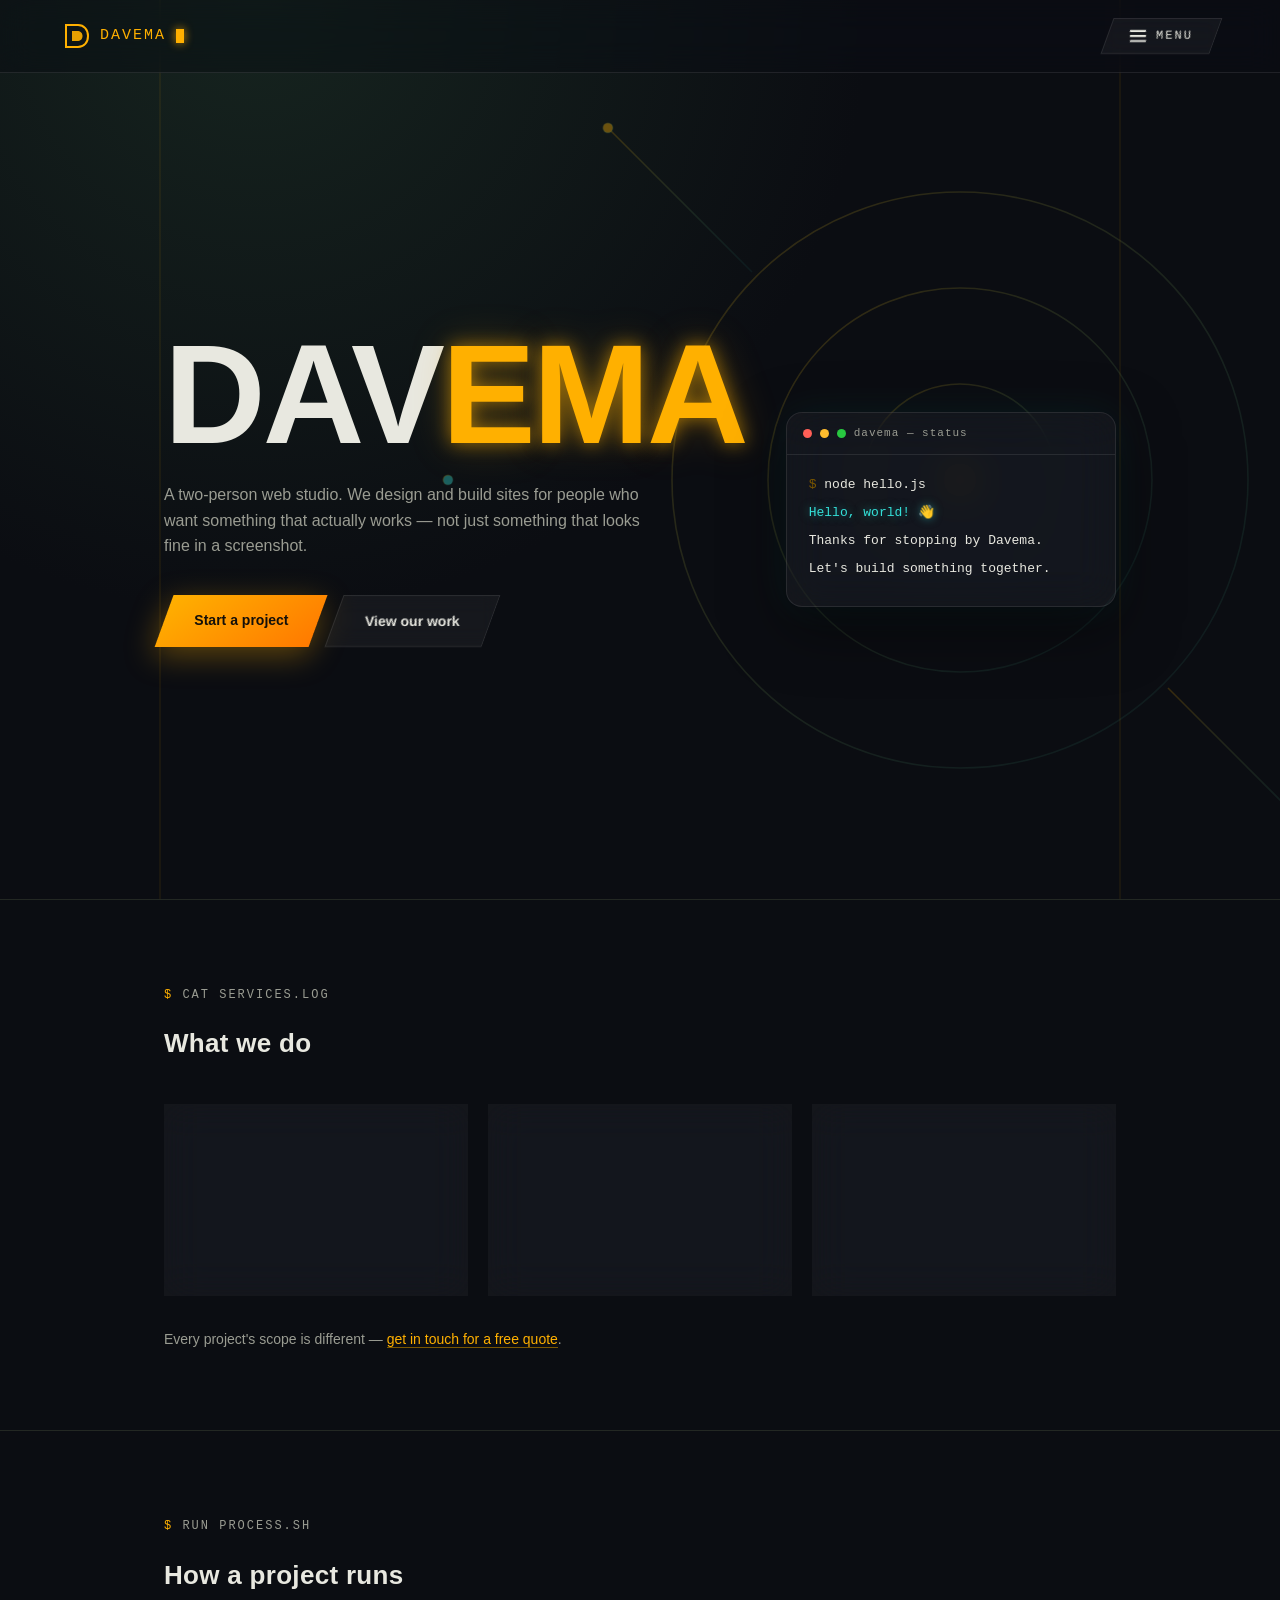
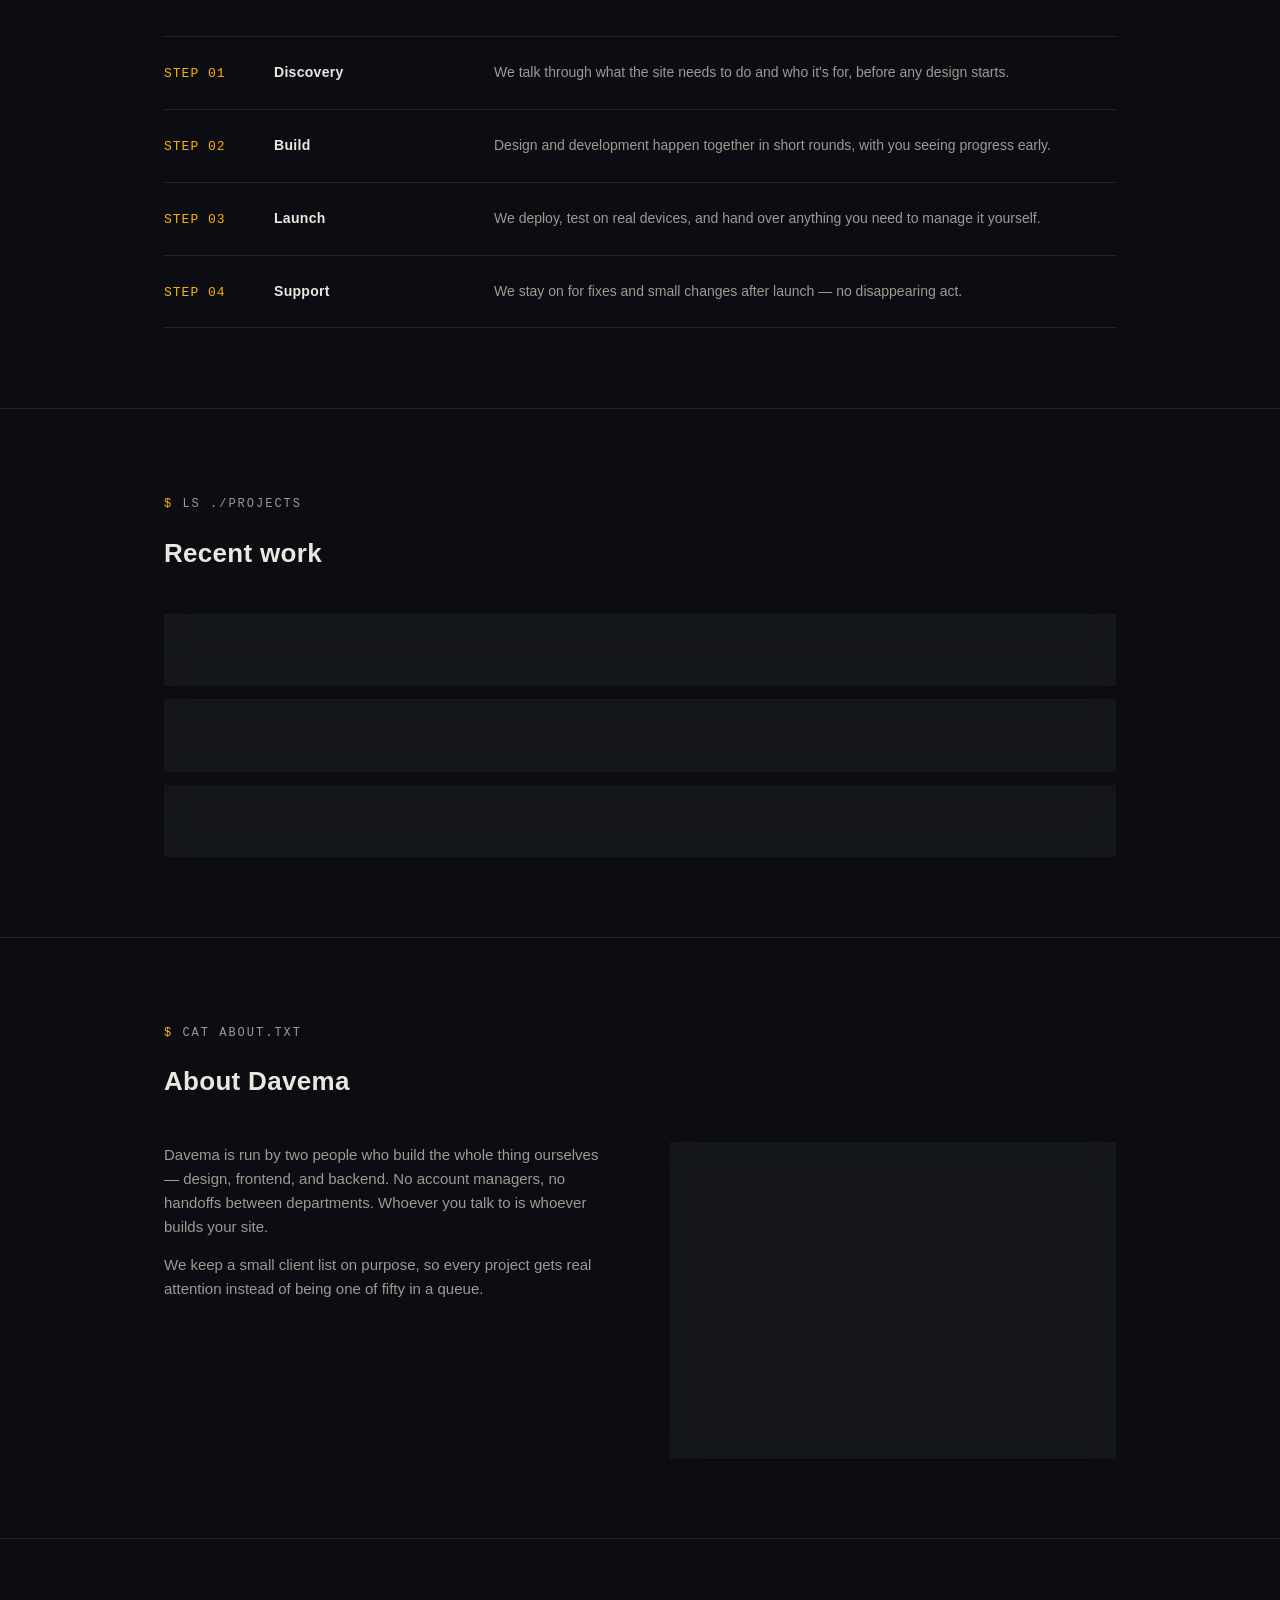
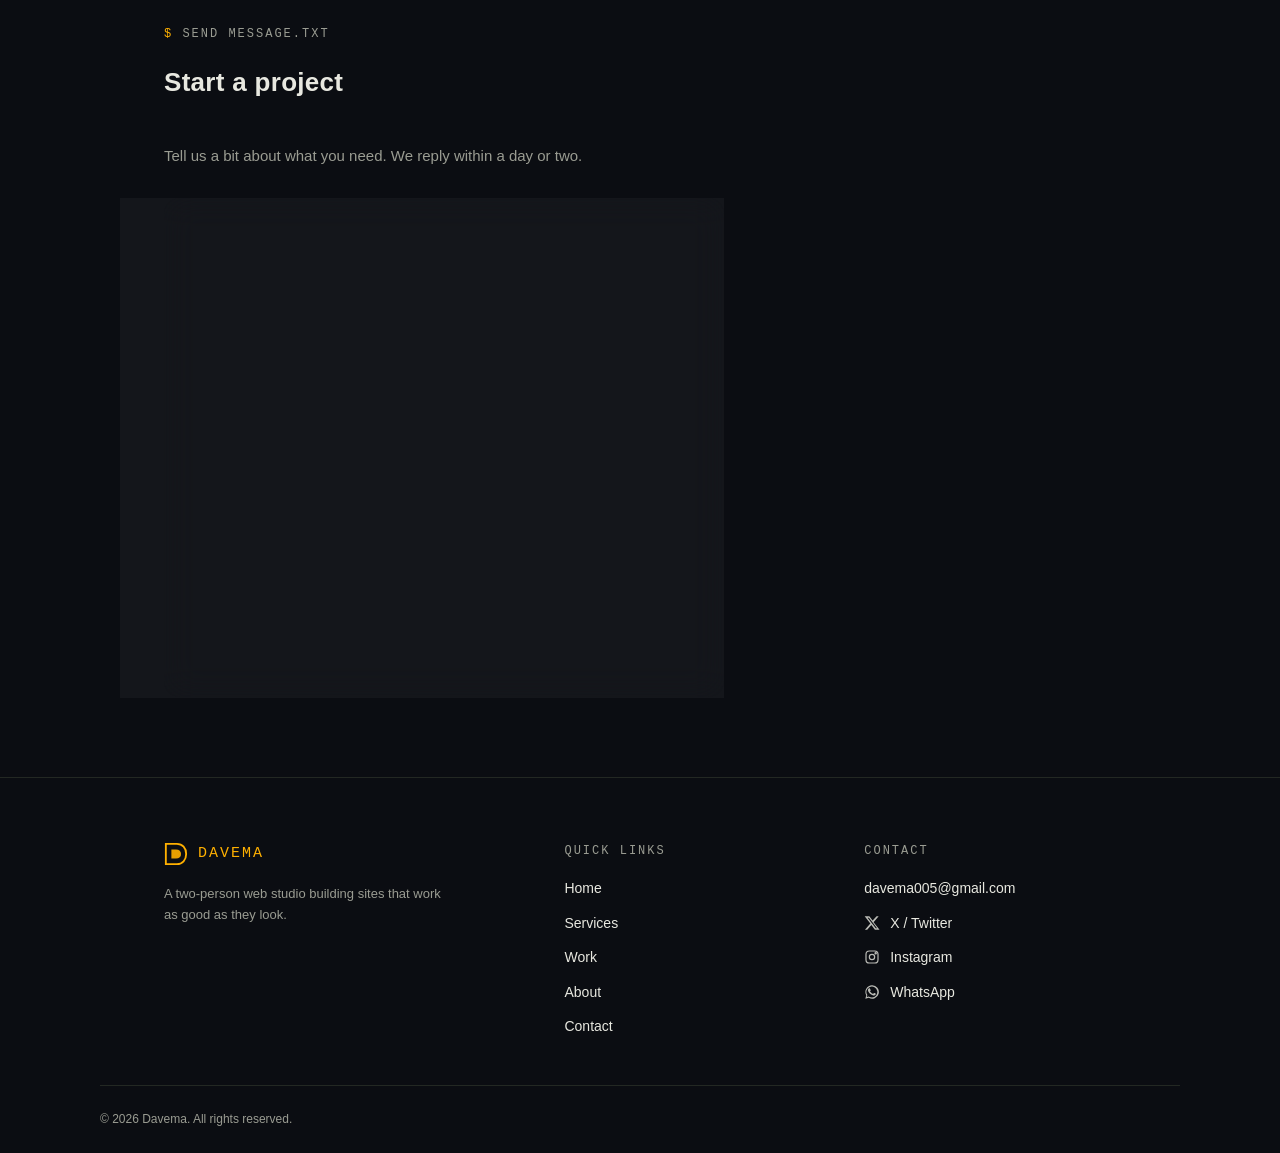
==== commit 24170722: "Fix overlay email" ====
--- a/index.html
+++ b/index.html
@@ -9,13 +9,13 @@
 <meta property="og:type" content="website">
 <meta property="og:title" content="DAVEMA — Web Systems">
 <meta property="og:description" content="A two-person web studio. We design and build sites for people who want something that actually works — not just something that looks fine in a screenshot.">
-<meta property="og:image" content="https://www.davema.com/og-image.png">
-<meta property="og:url" content="https://www.davema.com/">
+<meta property="og:image" content="https://davema-frontend.vercel.app/og-image.png">
+<meta property="og:url" content="https://davema-frontend.vercel.app/">
 
 <meta name="twitter:card" content="summary_large_image">
 <meta name="twitter:title" content="DAVEMA — Web Systems">
 <meta name="twitter:description" content="A two-person web studio. We design and build sites for people who want something that actually works — not just something that looks fine in a screenshot.">
-<meta name="twitter:image" content="https://www.davema.com/og-image.png">
+<meta name="twitter:image" content="https://davema-frontend.vercel.app/og-image.png">
 
 <link rel="icon" href="favicon.ico" sizes="any">
 <link rel="icon" href="favicon.svg" type="image/svg+xml">
@@ -71,7 +71,7 @@
   <div class="overlay-bottom">
     <div class="col">
       <span class="label">Email</span>
-      <a class="email" href="mailto:hello@davema.com">hello@davema.com</a>
+      <a class="email" href="mailto:davema005@gmail.com">davema005@gmail.com</a>
     </div>
     <div class="col">
       <span class="label">Socials</span>
@@ -285,4 +285,4 @@
 <script src="script.js"></script>
 
 </body>
-</html>+</html>
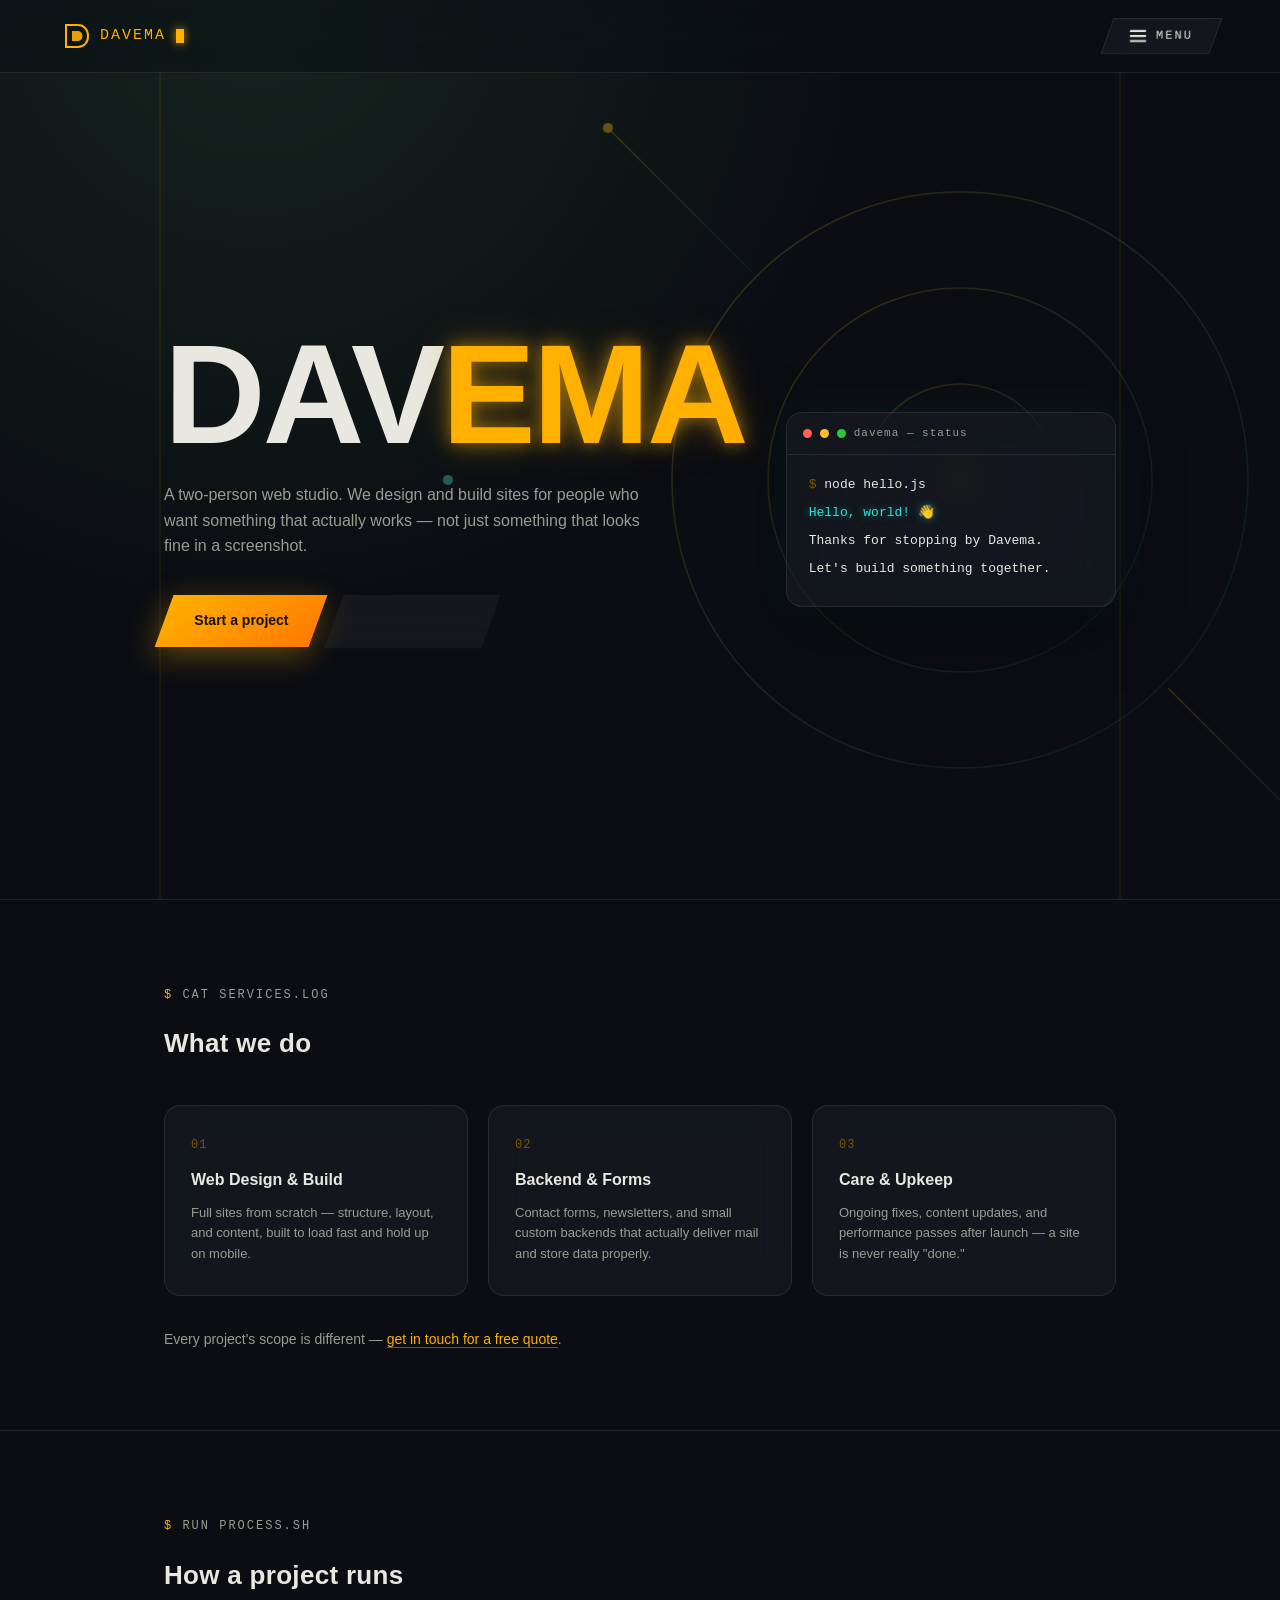
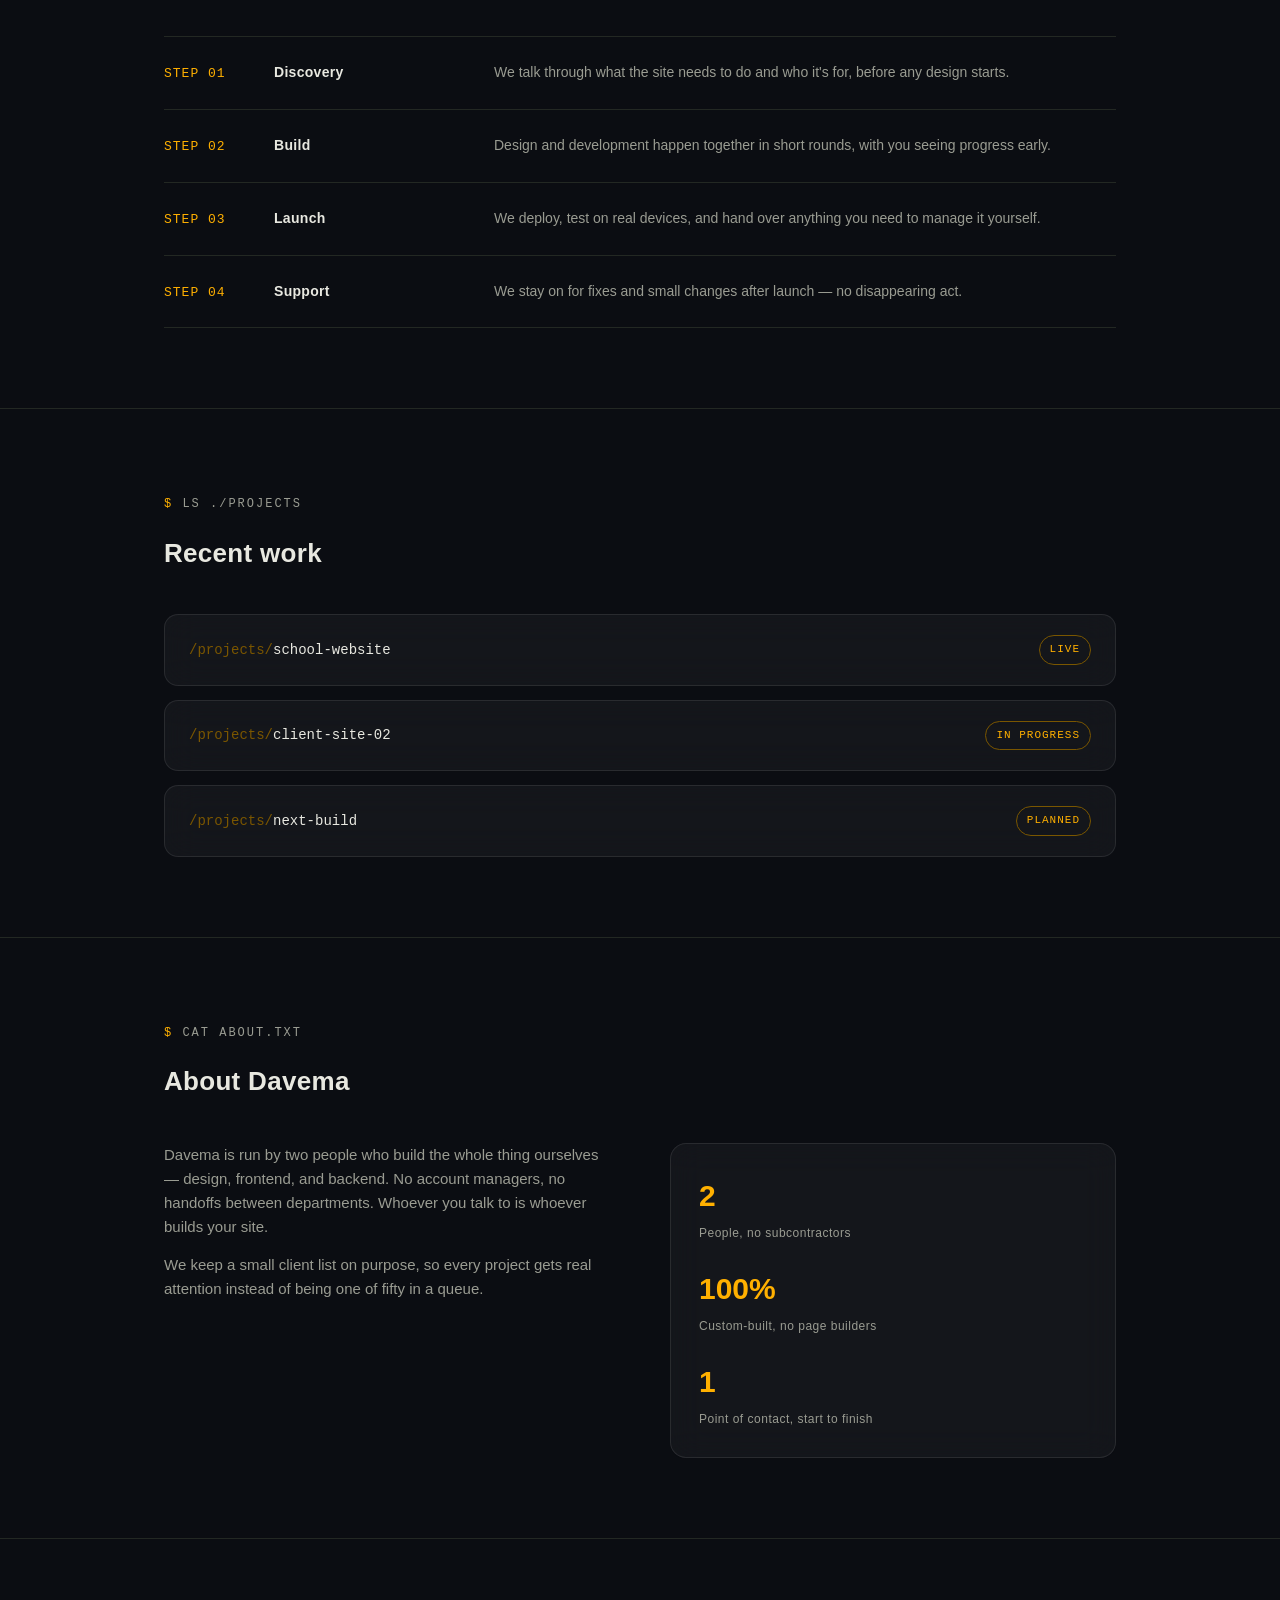
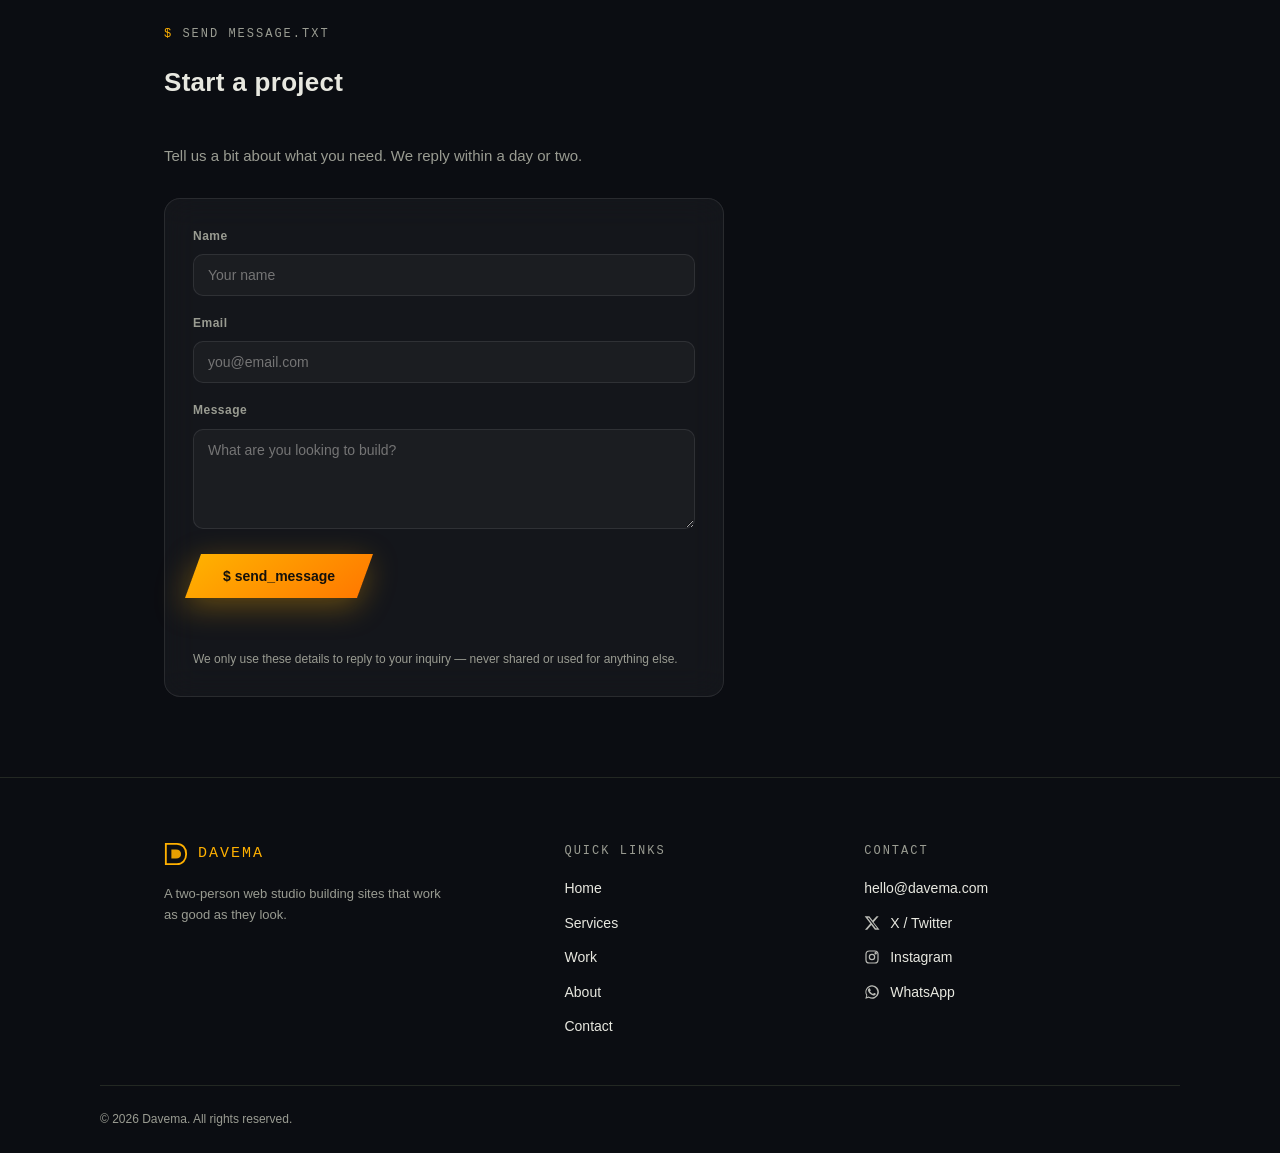
==== commit 860ad6e7: "Update overlay email" ====
--- a/index.html
+++ b/index.html
@@ -9,13 +9,13 @@
 <meta property="og:type" content="website">
 <meta property="og:title" content="DAVEMA — Web Systems">
 <meta property="og:description" content="A two-person web studio. We design and build sites for people who want something that actually works — not just something that looks fine in a screenshot.">
-<meta property="og:image" content="https://davema-frontend.vercel.app/og-image.png">
-<meta property="og:url" content="https://davema-frontend.vercel.app/">
+<meta property="og:image" content="https://davema-web.vercel.app/og-image.png">
+<meta property="og:url" content="https://davema-web.vercel.app/">
 
 <meta name="twitter:card" content="summary_large_image">
 <meta name="twitter:title" content="DAVEMA — Web Systems">
 <meta name="twitter:description" content="A two-person web studio. We design and build sites for people who want something that actually works — not just something that looks fine in a screenshot.">
-<meta name="twitter:image" content="https://davema-frontend.vercel.app/og-image.png">
+<meta name="twitter:image" content="https://davema-web.vercel.app/og-image.png">
 
 <link rel="icon" href="favicon.ico" sizes="any">
 <link rel="icon" href="favicon.svg" type="image/svg+xml">
@@ -71,7 +71,7 @@
   <div class="overlay-bottom">
     <div class="col">
       <span class="label">Email</span>
-      <a class="email" href="mailto:davema005@gmail.com">davema005@gmail.com</a>
+      <a class="email" href="mailto:davema005@gmail.com">hello@davema.com</a>
     </div>
     <div class="col">
       <span class="label">Socials</span>
@@ -270,7 +270,7 @@
 
     <div class="footer-col">
       <span class="footer-heading">Contact</span>
-      <a class="email" href="mailto:davema005@gmail.com">davema005@gmail.com</a>
+      <a href="mailto:hello@davema.com">hello@davema.com</a>
       <a href="#" class="social-link"><svg viewBox="0 0 24 24" width="16" height="16" fill="currentColor"><path d="M18.9 2H22l-7.6 8.7L23.3 22h-6.9l-5.4-7-6.2 7H1.4l8.1-9.3L1 2h7l4.9 6.4L18.9 2Zm-1.2 18h1.9L7.4 4H5.4l12.3 16Z"/></svg>X / Twitter</a>
       <a href="#" class="social-link"><svg viewBox="0 0 24 24" width="16" height="16" fill="none" stroke="currentColor" stroke-width="1.8"><rect x="3" y="3" width="18" height="18" rx="5"/><circle cx="12" cy="12" r="4"/><circle cx="17.5" cy="6.5" r="1"/></svg>Instagram</a>
       <a href="https://wa.me/2348135521394" target="_blank" rel="noopener" class="social-link"><svg viewBox="0 0 24 24" width="16" height="16" fill="currentColor"><path d="M17.5 14.4c-.3-.1-1.7-.8-2-.9-.3-.1-.5-.1-.7.1-.2.3-.7.9-.9 1.1-.2.2-.3.2-.6.1-.3-.1-1.3-.5-2.4-1.5-.9-.8-1.5-1.8-1.7-2.1-.2-.3 0-.5.1-.6.1-.1.3-.3.4-.5.1-.1.2-.3.3-.4.1-.2 0-.4 0-.5s-.7-1.6-.9-2.2c-.2-.5-.5-.5-.7-.5h-.6c-.2 0-.5.1-.8.4-.3.3-1 1-1 2.4s1 2.8 1.2 3c.1.2 2 3.1 4.9 4.3.7.3 1.2.5 1.6.6.7.2 1.3.2 1.8.1.5-.1 1.7-.7 2-1.4.2-.6.2-1.2.2-1.3-.1-.1-.3-.2-.6-.3ZM12 2a10 10 0 0 0-8.6 15L2 22l5.2-1.4A10 10 0 1 0 12 2Zm0 18.2c-1.6 0-3.1-.4-4.4-1.2l-.3-.2-3.1.8.8-3-.2-.3A8.2 8.2 0 1 1 12 20.2Z"/></svg>WhatsApp</a>
@@ -285,4 +285,4 @@
 <script src="script.js"></script>
 
 </body>
-</html>
+</html>
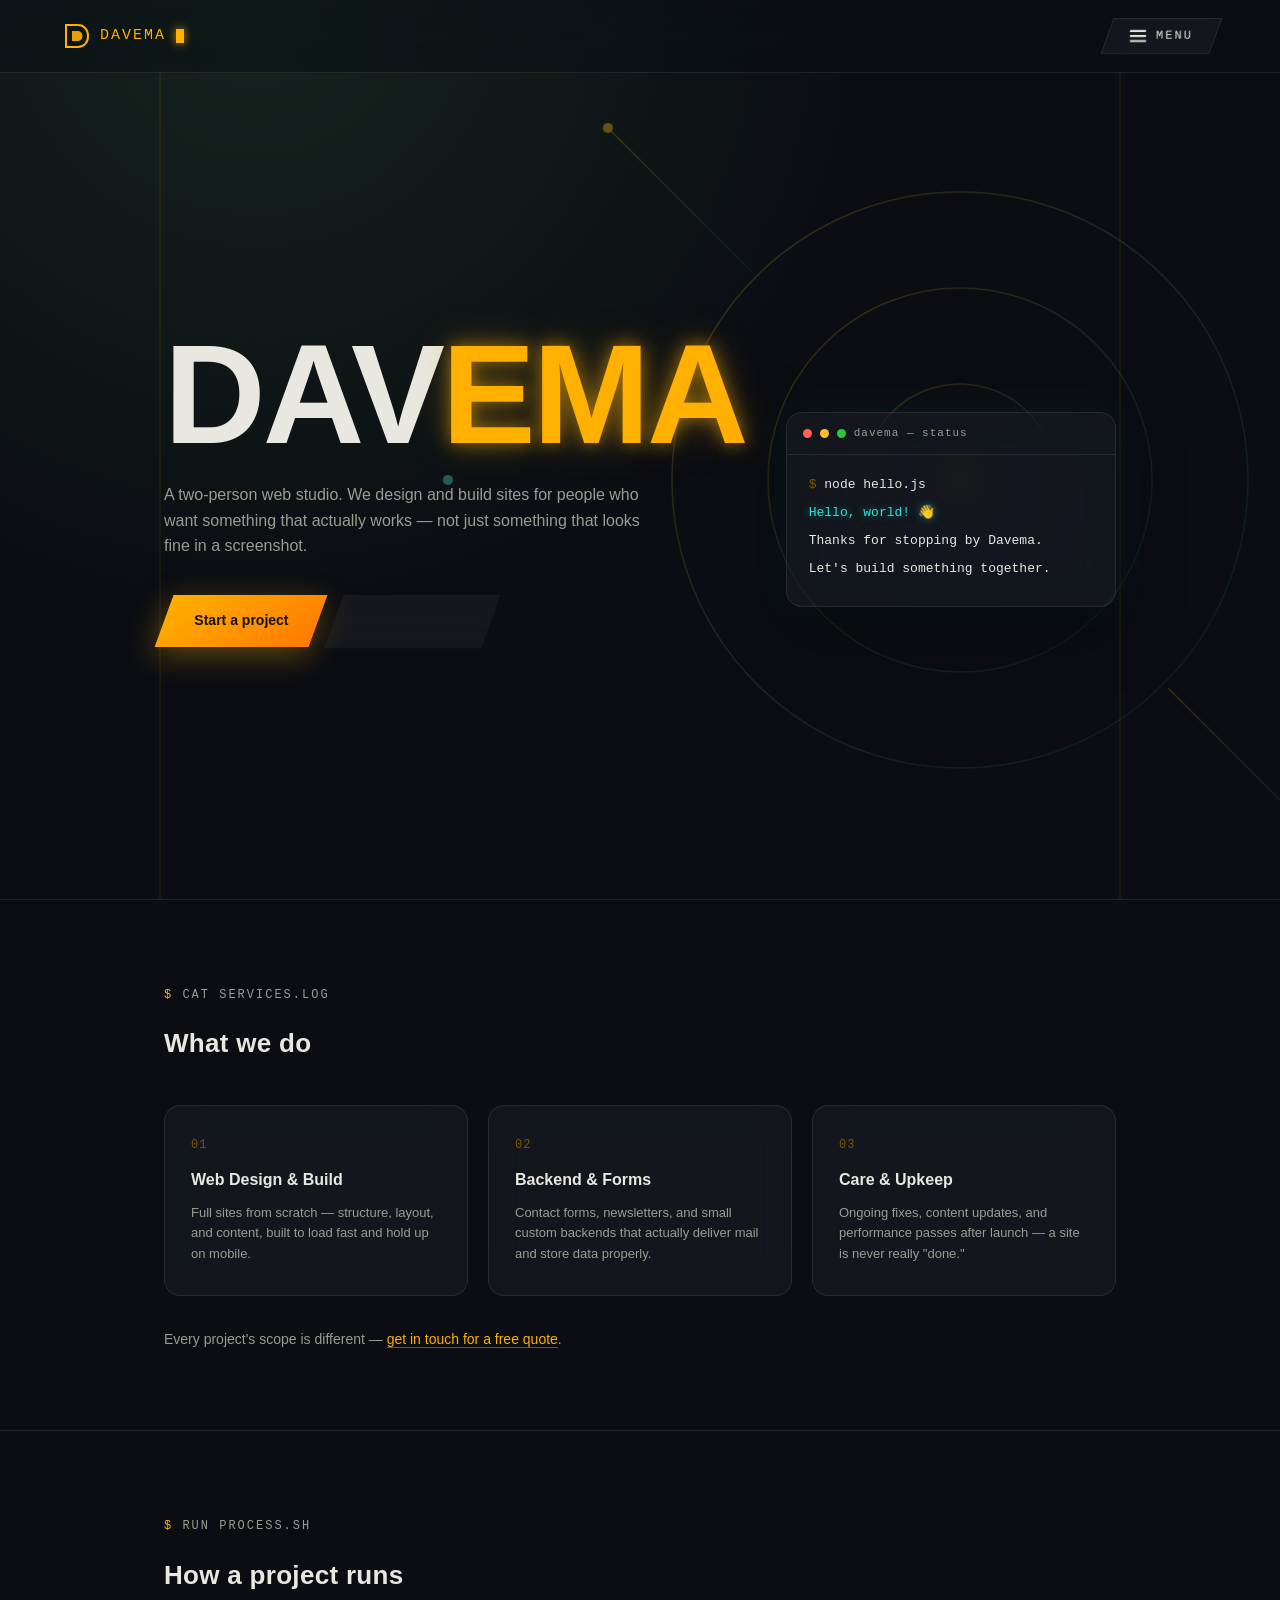
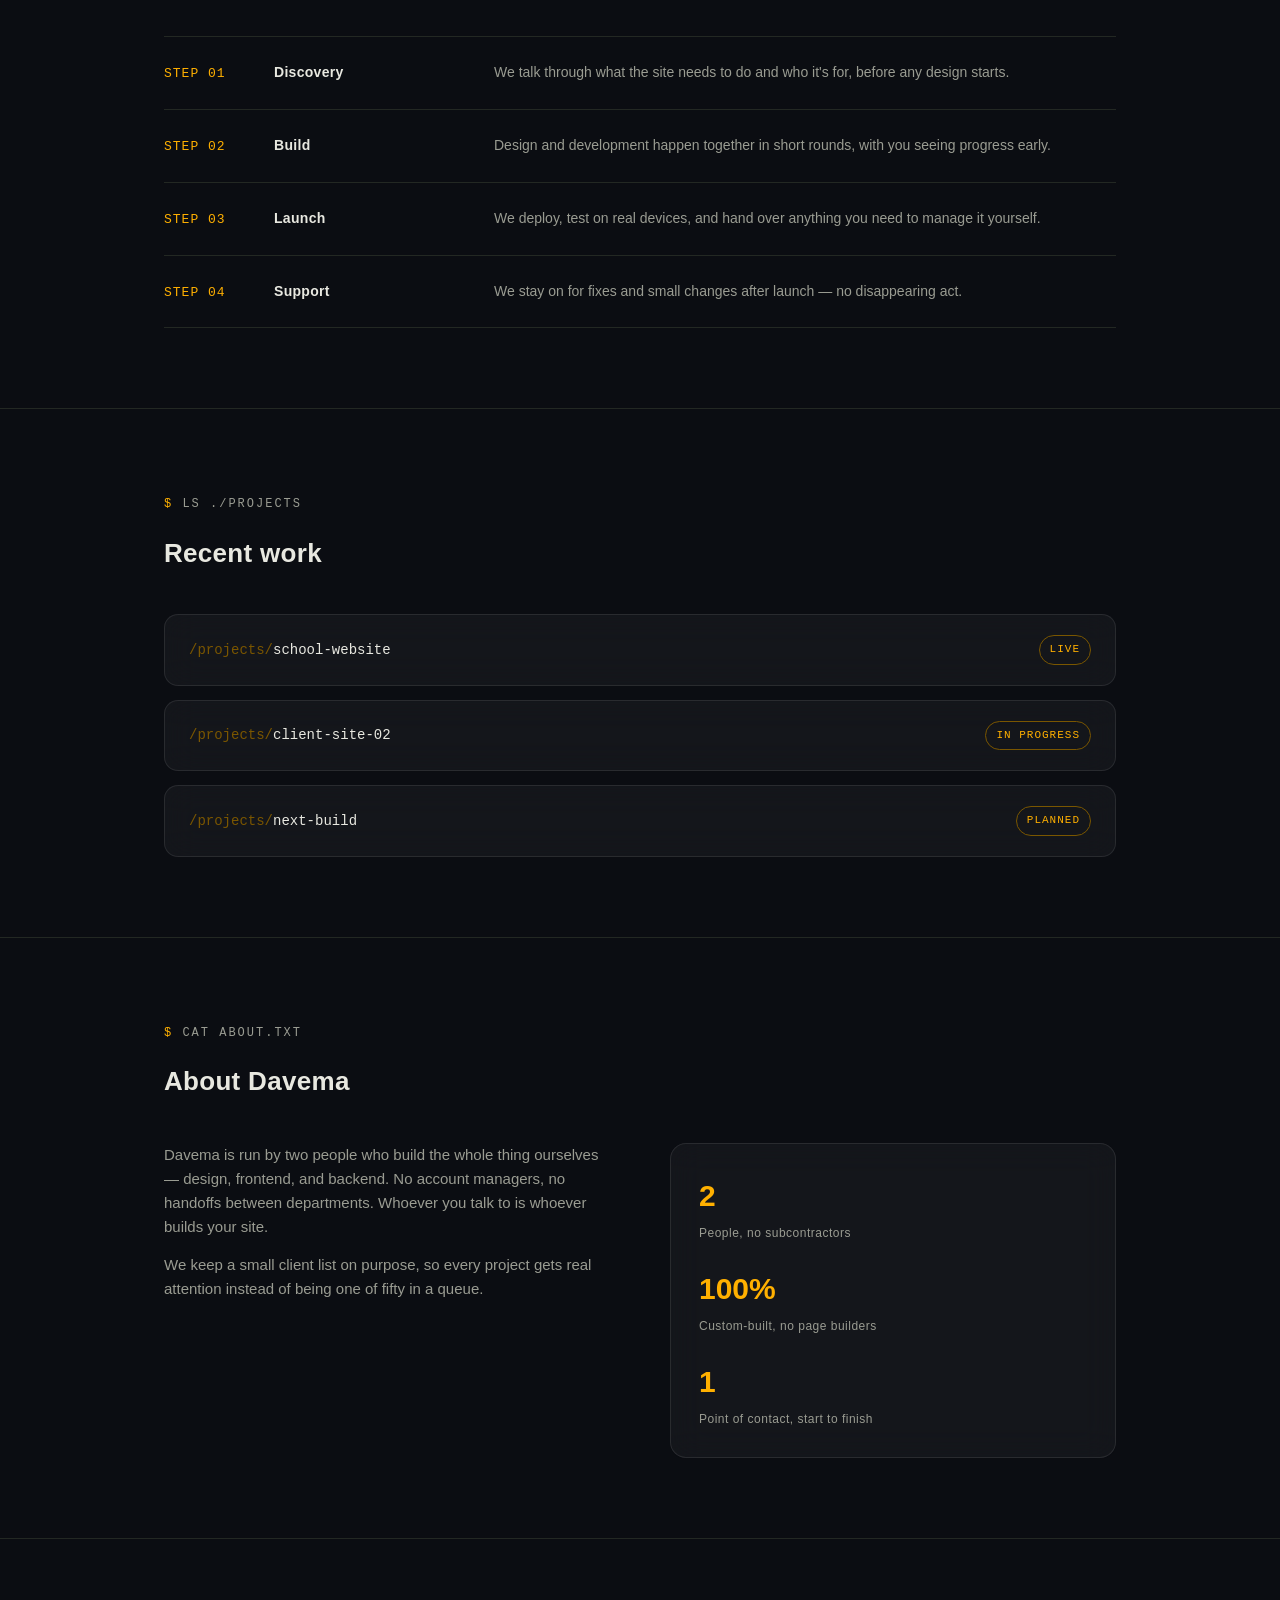
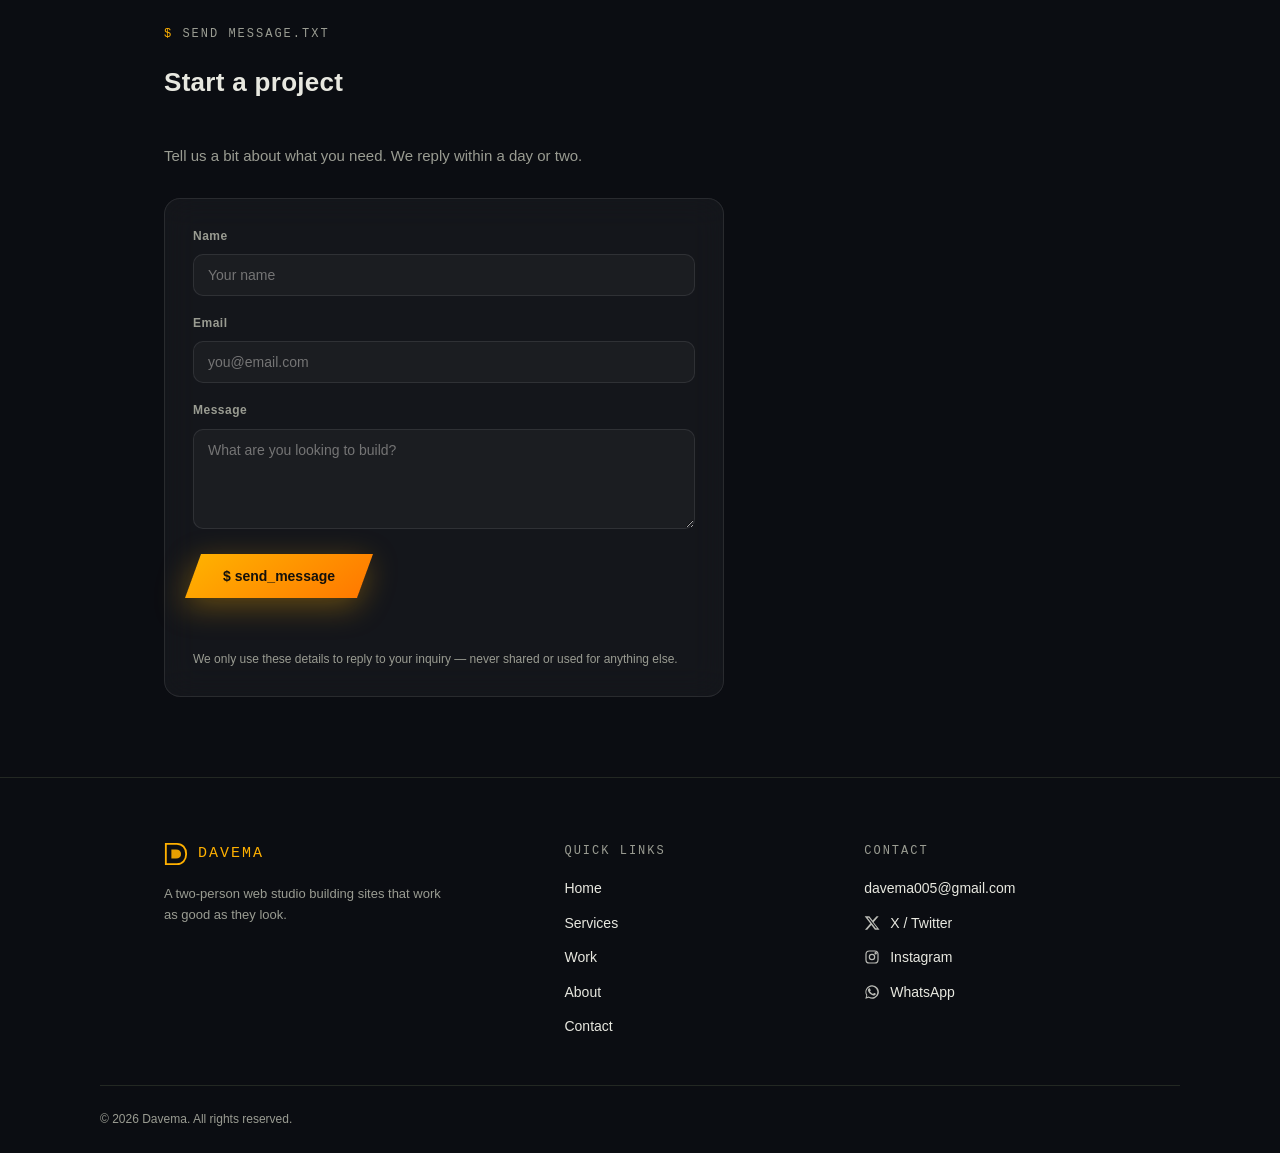
==== commit c38acd14: "Add Google verification file" ====
--- a/index.html
+++ b/index.html
@@ -71,7 +71,7 @@
   <div class="overlay-bottom">
     <div class="col">
       <span class="label">Email</span>
-      <a class="email" href="mailto:davema005@gmail.com">hello@davema.com</a>
+      <a class="email" href="mailto:davema005@gmail.com">davema005@gmail.com</a>
     </div>
     <div class="col">
       <span class="label">Socials</span>
@@ -270,7 +270,7 @@
 
     <div class="footer-col">
       <span class="footer-heading">Contact</span>
-      <a href="mailto:hello@davema.com">hello@davema.com</a>
+      <a class="email" href="mailto:davema005@gmail.com">davema005@gmail.com</a>
       <a href="#" class="social-link"><svg viewBox="0 0 24 24" width="16" height="16" fill="currentColor"><path d="M18.9 2H22l-7.6 8.7L23.3 22h-6.9l-5.4-7-6.2 7H1.4l8.1-9.3L1 2h7l4.9 6.4L18.9 2Zm-1.2 18h1.9L7.4 4H5.4l12.3 16Z"/></svg>X / Twitter</a>
       <a href="#" class="social-link"><svg viewBox="0 0 24 24" width="16" height="16" fill="none" stroke="currentColor" stroke-width="1.8"><rect x="3" y="3" width="18" height="18" rx="5"/><circle cx="12" cy="12" r="4"/><circle cx="17.5" cy="6.5" r="1"/></svg>Instagram</a>
       <a href="https://wa.me/2348135521394" target="_blank" rel="noopener" class="social-link"><svg viewBox="0 0 24 24" width="16" height="16" fill="currentColor"><path d="M17.5 14.4c-.3-.1-1.7-.8-2-.9-.3-.1-.5-.1-.7.1-.2.3-.7.9-.9 1.1-.2.2-.3.2-.6.1-.3-.1-1.3-.5-2.4-1.5-.9-.8-1.5-1.8-1.7-2.1-.2-.3 0-.5.1-.6.1-.1.3-.3.4-.5.1-.1.2-.3.3-.4.1-.2 0-.4 0-.5s-.7-1.6-.9-2.2c-.2-.5-.5-.5-.7-.5h-.6c-.2 0-.5.1-.8.4-.3.3-1 1-1 2.4s1 2.8 1.2 3c.1.2 2 3.1 4.9 4.3.7.3 1.2.5 1.6.6.7.2 1.3.2 1.8.1.5-.1 1.7-.7 2-1.4.2-.6.2-1.2.2-1.3-.1-.1-.3-.2-.6-.3ZM12 2a10 10 0 0 0-8.6 15L2 22l5.2-1.4A10 10 0 1 0 12 2Zm0 18.2c-1.6 0-3.1-.4-4.4-1.2l-.3-.2-3.1.8.8-3-.2-.3A8.2 8.2 0 1 1 12 20.2Z"/></svg>WhatsApp</a>
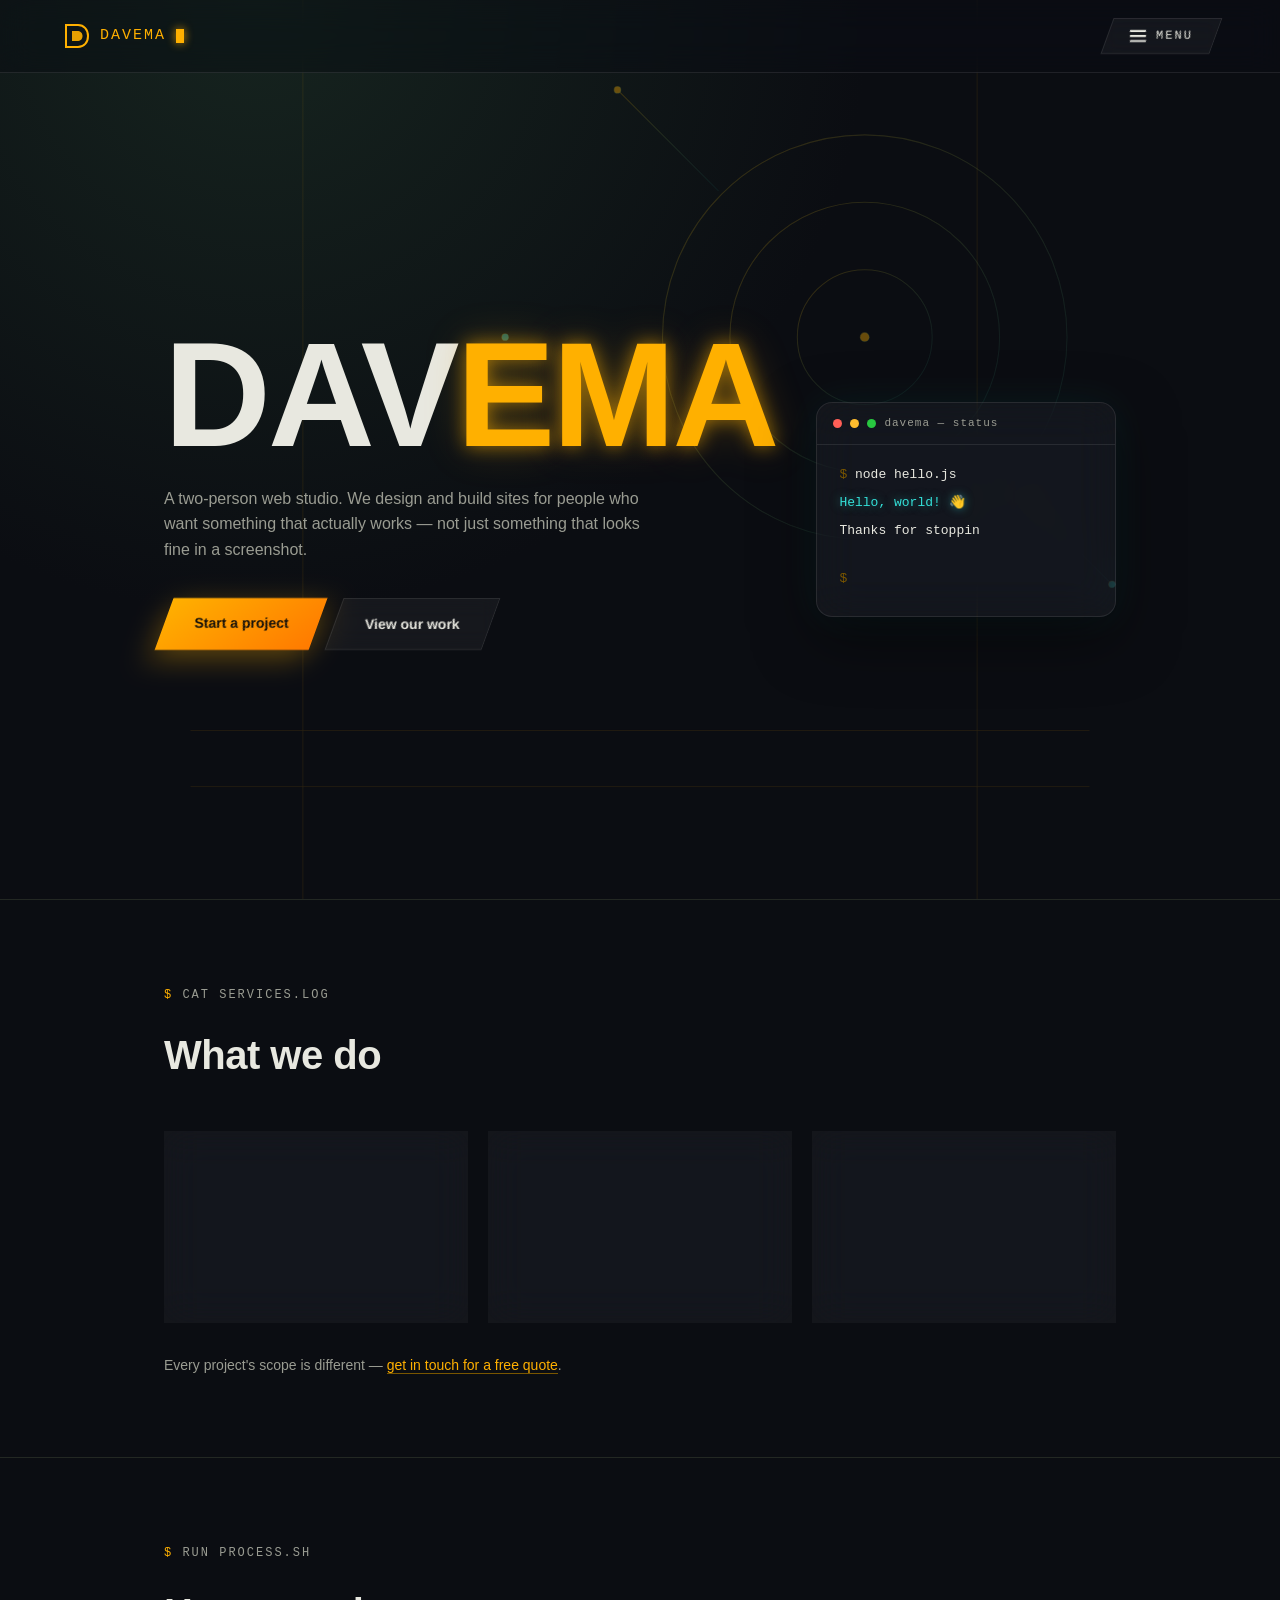
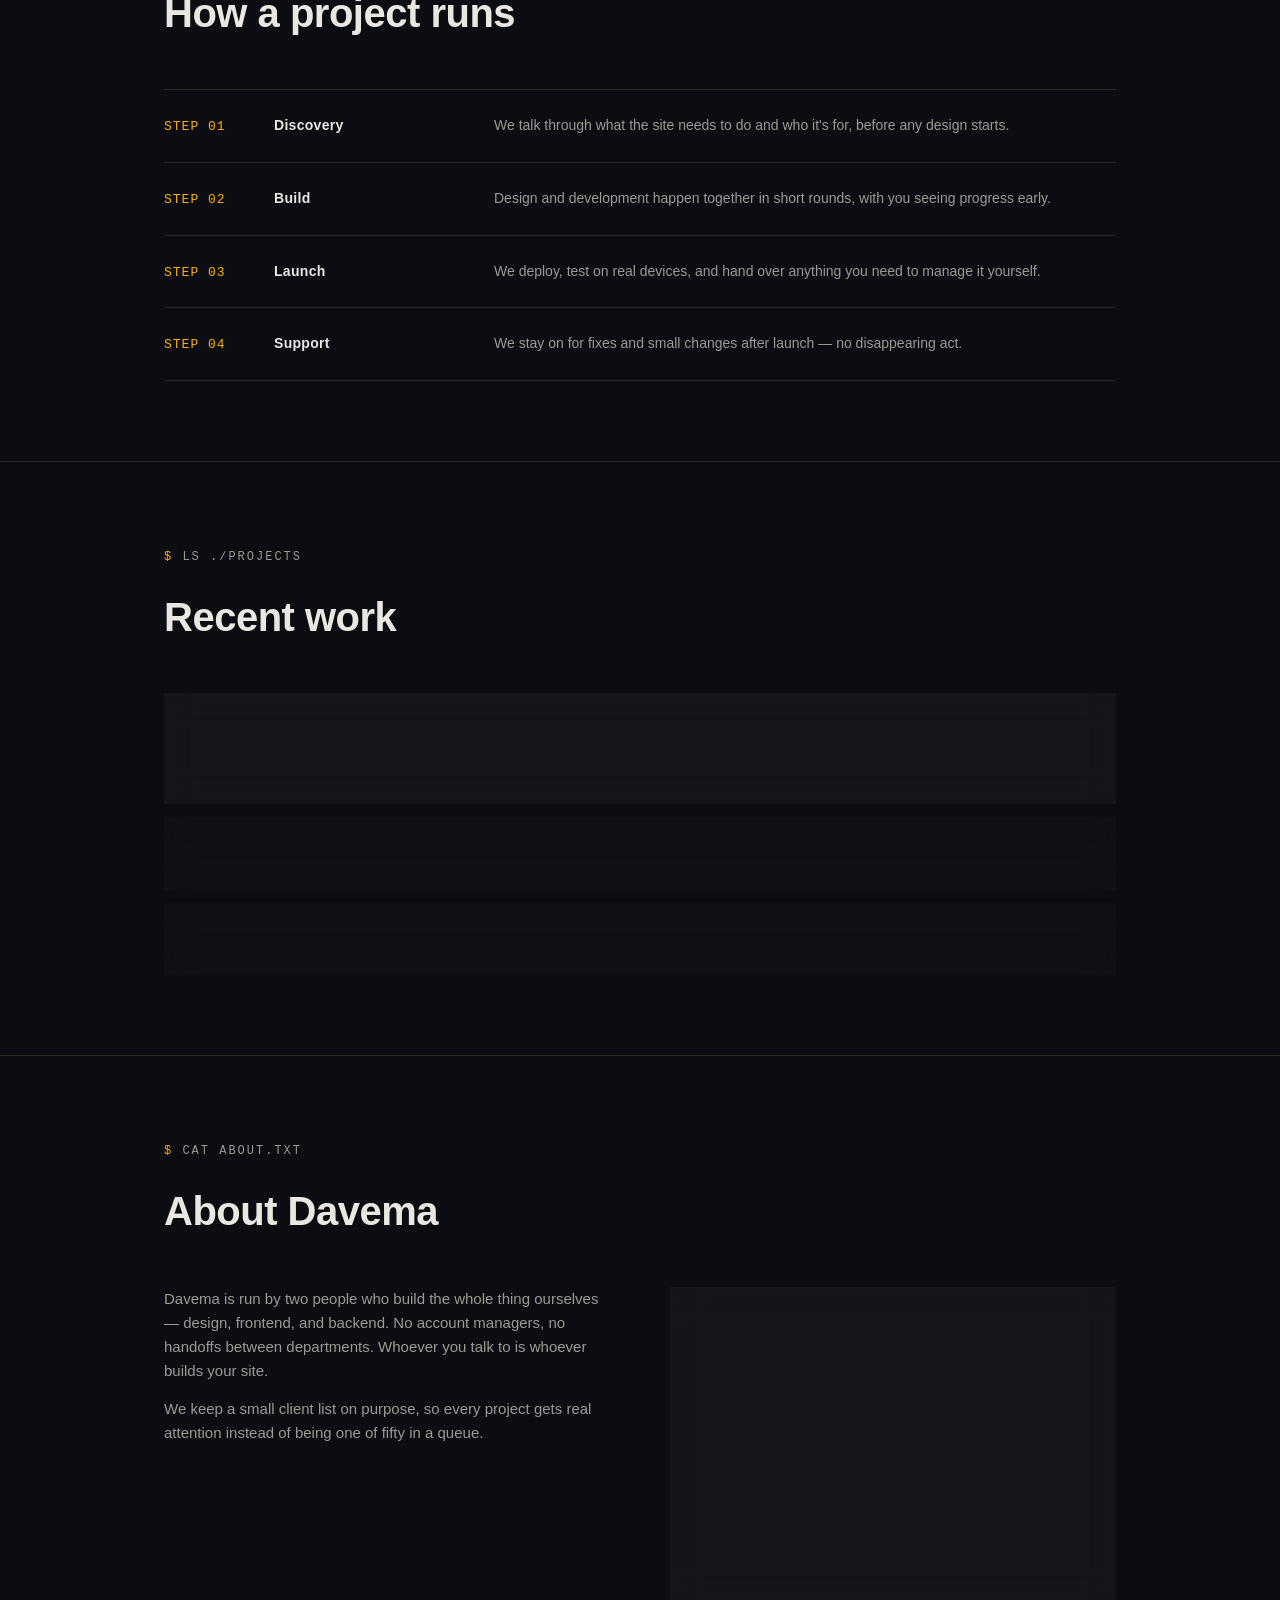
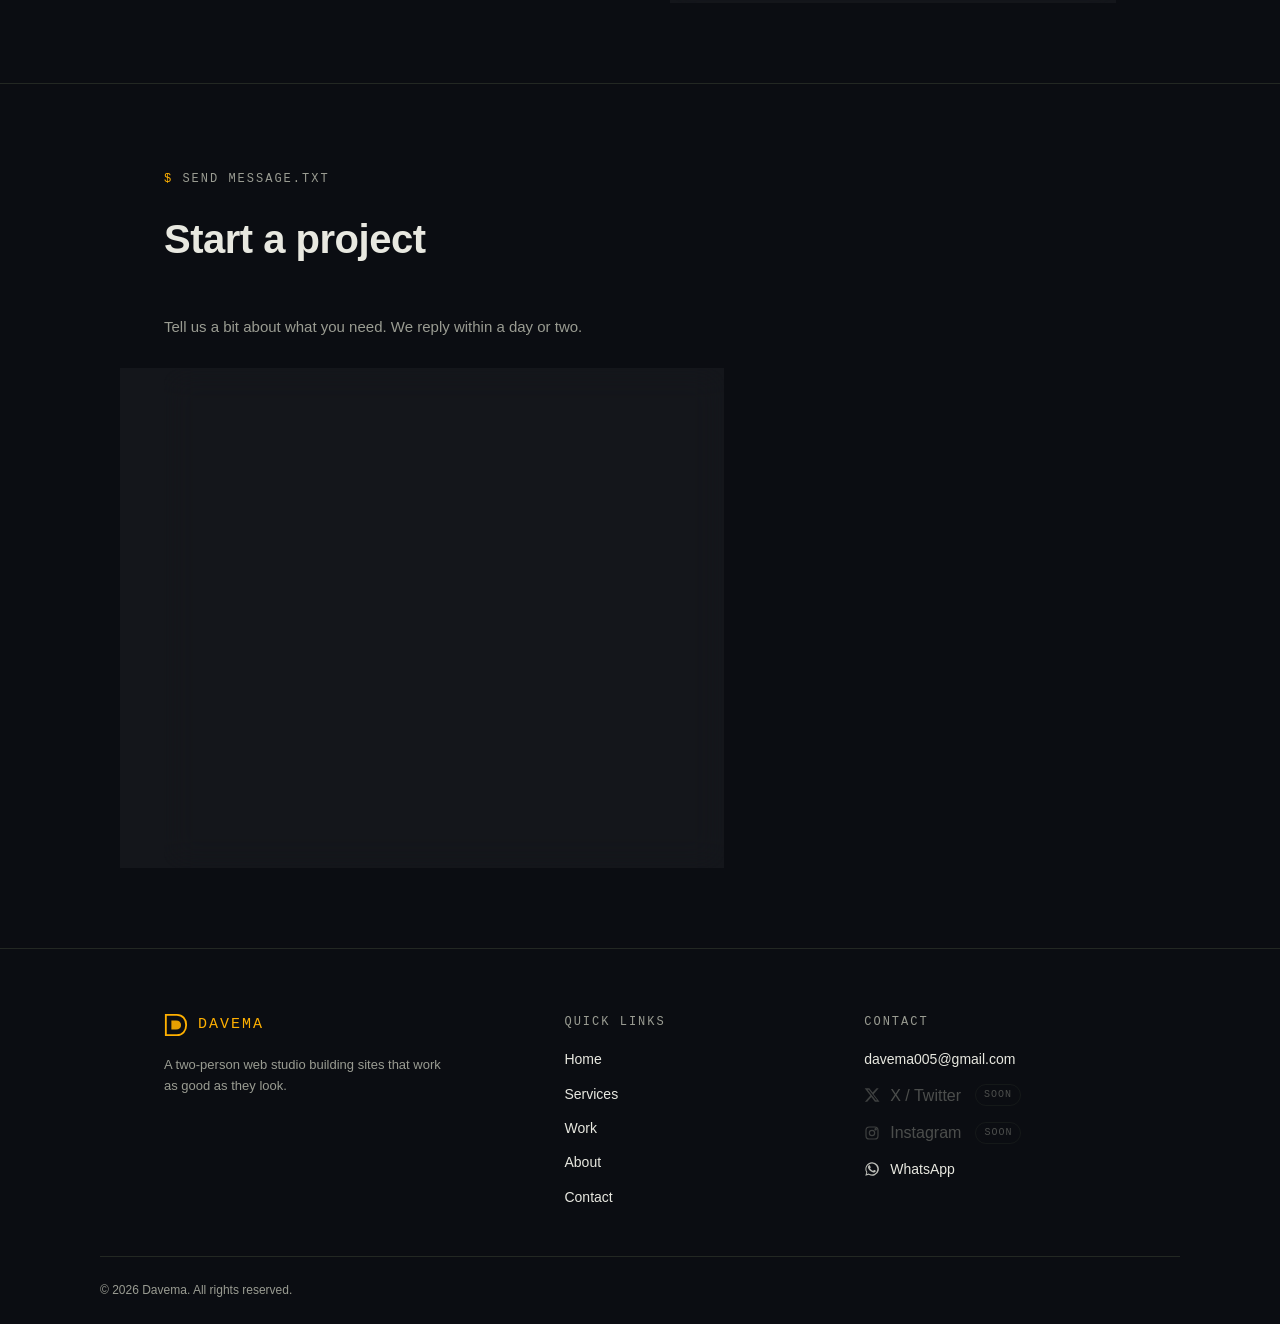
==== commit 2e23f843: "Add scroll animations, terminal typewriter, and UX/accessibility fixes" ====
--- a/index.html
+++ b/index.html
@@ -27,6 +27,9 @@
 <link rel="stylesheet" href="styles.css">
 </head>
 <body>
+
+<div id="scroll-progress"></div>
+<div id="cursor-glow"></div>
 
 <nav>
   <div class="logo">
@@ -75,14 +78,15 @@
     </div>
     <div class="col">
       <span class="label">Socials</span>
-      <a href="#" class="social-link"><svg viewBox="0 0 24 24" width="16" height="16" fill="currentColor"><path d="M18.9 2H22l-7.6 8.7L23.3 22h-6.9l-5.4-7-6.2 7H1.4l8.1-9.3L1 2h7l4.9 6.4L18.9 2Zm-1.2 18h1.9L7.4 4H5.4l12.3 16Z"/></svg>X / Twitter</a>
-      <a href="#" class="social-link"><svg viewBox="0 0 24 24" width="16" height="16" fill="none" stroke="currentColor" stroke-width="1.8"><rect x="3" y="3" width="18" height="18" rx="5"/><circle cx="12" cy="12" r="4"/><circle cx="17.5" cy="6.5" r="1"/></svg>Instagram</a>
+      <span class="social-link is-disabled"><svg viewBox="0 0 24 24" width="16" height="16" fill="currentColor"><path d="M18.9 2H22l-7.6 8.7L23.3 22h-6.9l-5.4-7-6.2 7H1.4l8.1-9.3L1 2h7l4.9 6.4L18.9 2Zm-1.2 18h1.9L7.4 4H5.4l12.3 16Z"/></svg>X / Twitter</span>
+      <span class="social-link is-disabled"><svg viewBox="0 0 24 24" width="16" height="16" fill="none" stroke="currentColor" stroke-width="1.8"><rect x="3" y="3" width="18" height="18" rx="5"/><circle cx="12" cy="12" r="4"/><circle cx="17.5" cy="6.5" r="1"/></svg>Instagram</span>
       <a href="https://wa.me/2348135521394" target="_blank" rel="noopener" class="social-link"><svg viewBox="0 0 24 24" width="16" height="16" fill="currentColor"><path d="M17.5 14.4c-.3-.1-1.7-.8-2-.9-.3-.1-.5-.1-.7.1-.2.3-.7.9-.9 1.1-.2.2-.3.2-.6.1-.3-.1-1.3-.5-2.4-1.5-.9-.8-1.5-1.8-1.7-2.1-.2-.3 0-.5.1-.6.1-.1.3-.3.4-.5.1-.1.2-.3.3-.4.1-.2 0-.4 0-.5s-.7-1.6-.9-2.2c-.2-.5-.5-.5-.7-.5h-.6c-.2 0-.5.1-.8.4-.3.3-1 1-1 2.4s1 2.8 1.2 3c.1.2 2 3.1 4.9 4.3.7.3 1.2.5 1.6.6.7.2 1.3.2 1.8.1.5-.1 1.7-.7 2-1.4.2-.6.2-1.2.2-1.3-.1-.1-.3-.2-.6-.3ZM12 2a10 10 0 0 0-8.6 15L2 22l5.2-1.4A10 10 0 1 0 12 2Zm0 18.2c-1.6 0-3.1-.4-4.4-1.2l-.3-.2-3.1.8.8-3-.2-.3A8.2 8.2 0 1 1 12 20.2Z"/></svg>WhatsApp</a>
     </div>
   </div>
 </div>
 
 <section class="hero" id="home">
+  <div class="hero-bg-wrap">
   <svg class="hero-bg" viewBox="0 0 800 800" xmlns="http://www.w3.org/2000/svg">
     <defs>
       <linearGradient id="g1" x1="0" y1="0" x2="1" y2="1">
@@ -112,6 +116,7 @@
       <path d="M700 0 L700 800"/>
     </g>
   </svg>
+  </div>
 
   <div class="hero-inner">
     <div>
@@ -129,11 +134,12 @@
           <span class="dot2 red"></span><span class="dot2 yellow"></span><span class="dot2 green"></span>
           <span>davema — status</span>
         </div>
-        <div class="terminal-body">
-          <div class="l"><span class="prompt">$</span> node hello.js</div>
-          <div class="l"><span class="ok">Hello, world! 👋</span></div>
-          <div class="l">Thanks for stopping by Davema.</div>
-          <div class="l">Let's build something together.</div>
+        <div class="terminal-body" id="terminalBody">
+          <div class="l"><span class="prompt">$</span> <span class="type-target" data-text="node hello.js"></span></div>
+          <div class="l"><span class="ok type-target" data-text="Hello, world! 👋"></span></div>
+          <div class="l"><span class="type-target" data-text="Thanks for stopping by Davema."></span></div>
+          <div class="l"><span class="type-target" data-text="Let's build something together."></span></div>
+          <div class="l"><span class="prompt">$</span> <span class="type-cursor" id="typeCursor"></span></div>
         </div>
       </div>
     </div>
@@ -142,67 +148,73 @@
 
 <section id="services">
   <div class="wrap section-inner">
-    <span class="tag">cat services.log</span>
-    <h2>What we do</h2>
+    <span class="tag reveal">cat services.log</span>
+    <h2 class="reveal">What we do</h2>
     <div class="services-grid">
-      <div class="service">
+      <div class="service stagger-item">
         <div class="idx">01</div>
         <h3>Web Design &amp; Build</h3>
         <p>Full sites from scratch — structure, layout, and content, built to load fast and hold up on mobile.</p>
       </div>
-      <div class="service">
+      <div class="service stagger-item">
         <div class="idx">02</div>
         <h3>Backend &amp; Forms</h3>
         <p>Contact forms, newsletters, and small custom backends that actually deliver mail and store data properly.</p>
       </div>
-      <div class="service">
+      <div class="service stagger-item">
         <div class="idx">03</div>
         <h3>Care &amp; Upkeep</h3>
         <p>Ongoing fixes, content updates, and performance passes after launch — a site is never really "done."</p>
       </div>
     </div>
-    <p class="pricing-note">Every project's scope is different — <a href="#contact">get in touch for a free quote</a>.</p>
+    <p class="pricing-note reveal">Every project's scope is different — <a href="#contact">get in touch for a free quote</a>.</p>
   </div>
 </section>
 
 <section id="process">
   <div class="wrap section-inner">
-    <span class="tag">run process.sh</span>
-    <h2>How a project runs</h2>
+    <span class="tag reveal">run process.sh</span>
+    <h2 class="reveal">How a project runs</h2>
     <ul class="process-list">
-      <li class="process-item"><span class="step">STEP 01</span><span class="name">Discovery</span><span class="desc">We talk through what the site needs to do and who it's for, before any design starts.</span></li>
-      <li class="process-item"><span class="step">STEP 02</span><span class="name">Build</span><span class="desc">Design and development happen together in short rounds, with you seeing progress early.</span></li>
-      <li class="process-item"><span class="step">STEP 03</span><span class="name">Launch</span><span class="desc">We deploy, test on real devices, and hand over anything you need to manage it yourself.</span></li>
-      <li class="process-item"><span class="step">STEP 04</span><span class="name">Support</span><span class="desc">We stay on for fixes and small changes after launch — no disappearing act.</span></li>
+      <li class="process-item stagger-item"><span class="step">STEP 01</span><span class="name">Discovery</span><span class="desc">We talk through what the site needs to do and who it's for, before any design starts.</span></li>
+      <li class="process-item stagger-item"><span class="step">STEP 02</span><span class="name">Build</span><span class="desc">Design and development happen together in short rounds, with you seeing progress early.</span></li>
+      <li class="process-item stagger-item"><span class="step">STEP 03</span><span class="name">Launch</span><span class="desc">We deploy, test on real devices, and hand over anything you need to manage it yourself.</span></li>
+      <li class="process-item stagger-item"><span class="step">STEP 04</span><span class="name">Support</span><span class="desc">We stay on for fixes and small changes after launch — no disappearing act.</span></li>
     </ul>
   </div>
 </section>
 
 <section id="work">
   <div class="wrap section-inner">
-    <span class="tag">ls ./projects</span>
-    <h2>Recent work</h2>
+    <span class="tag reveal">ls ./projects</span>
+    <h2 class="reveal">Recent work</h2>
     <div class="work-list">
-      <a class="work-item" href="https://jarspokschools.com.ng" target="_blank" rel="noopener"><span class="path"><span class="dir">/projects/</span>school-website</span><span class="status">Live</span></a>
-      <div class="work-item"><span class="path"><span class="dir">/projects/</span>client-site-02</span><span class="status">In progress</span></div>
-      <div class="work-item"><span class="path"><span class="dir">/projects/</span>next-build</span><span class="status">Planned</span></div>
+      <a class="work-item stagger-item" href="https://jarspokschools.com.ng" target="_blank" rel="noopener">
+        <span class="work-item-text">
+          <span class="path"><span class="dir">/projects/</span>school-website</span>
+          <span class="work-blurb">A school site with admissions, an about/programs section, and contact and newsletter sign-up for term updates.</span>
+        </span>
+        <span class="status">Live</span>
+      </a>
+      <div class="work-item stagger-item is-pending"><span class="path"><span class="dir">/projects/</span>client-site-02</span><span class="status">In progress</span></div>
+      <div class="work-item stagger-item is-pending"><span class="path"><span class="dir">/projects/</span>next-build</span><span class="status">Planned</span></div>
     </div>
   </div>
 </section>
 
 <section id="about">
   <div class="wrap section-inner">
-    <span class="tag">cat about.txt</span>
-    <h2>About Davema</h2>
+    <span class="tag reveal">cat about.txt</span>
+    <h2 class="reveal">About Davema</h2>
     <div class="about-inner">
-      <div>
+      <div class="reveal">
         <p>Davema is run by two people who build the whole thing ourselves — design, frontend, and backend. No account managers, no handoffs between departments. Whoever you talk to is whoever builds your site.</p>
         <p>We keep a small client list on purpose, so every project gets real attention instead of being one of fifty in a queue.</p>
       </div>
-      <div class="about-stats">
-        <div class="stat"><div class="num">2</div><div class="label">People, no subcontractors</div></div>
-        <div class="stat"><div class="num">100%</div><div class="label">Custom-built, no page builders</div></div>
-        <div class="stat"><div class="num">1</div><div class="label">Point of contact, start to finish</div></div>
+      <div class="about-stats reveal">
+        <div class="stat stagger-item"><div class="num">2</div><div class="label">People, no subcontractors</div></div>
+        <div class="stat stagger-item"><div class="num">100%</div><div class="label">Custom-built, no page builders</div></div>
+        <div class="stat stagger-item"><div class="num">1</div><div class="label">Point of contact, start to finish</div></div>
       </div>
     </div>
   </div>
@@ -210,9 +222,9 @@
 
 <section id="contact">
   <div class="wrap section-inner">
-    <span class="tag">send message.txt</span>
-    <h2>Start a project</h2>
-    <div class="contact-inner">
+    <span class="tag reveal">send message.txt</span>
+    <h2 class="reveal">Start a project</h2>
+    <div class="contact-inner reveal">
       <p style="color:var(--muted); font-size:15px;">Tell us a bit about what you need. We reply within a day or two.</p>
 <form id="contactForm">
   <input type="checkbox" name="botcheck" id="botcheck" style="display: none;" tabindex="-1" autocomplete="off">
@@ -271,8 +283,8 @@
     <div class="footer-col">
       <span class="footer-heading">Contact</span>
       <a class="email" href="mailto:davema005@gmail.com">davema005@gmail.com</a>
-      <a href="#" class="social-link"><svg viewBox="0 0 24 24" width="16" height="16" fill="currentColor"><path d="M18.9 2H22l-7.6 8.7L23.3 22h-6.9l-5.4-7-6.2 7H1.4l8.1-9.3L1 2h7l4.9 6.4L18.9 2Zm-1.2 18h1.9L7.4 4H5.4l12.3 16Z"/></svg>X / Twitter</a>
-      <a href="#" class="social-link"><svg viewBox="0 0 24 24" width="16" height="16" fill="none" stroke="currentColor" stroke-width="1.8"><rect x="3" y="3" width="18" height="18" rx="5"/><circle cx="12" cy="12" r="4"/><circle cx="17.5" cy="6.5" r="1"/></svg>Instagram</a>
+      <span class="social-link is-disabled"><svg viewBox="0 0 24 24" width="16" height="16" fill="currentColor"><path d="M18.9 2H22l-7.6 8.7L23.3 22h-6.9l-5.4-7-6.2 7H1.4l8.1-9.3L1 2h7l4.9 6.4L18.9 2Zm-1.2 18h1.9L7.4 4H5.4l12.3 16Z"/></svg>X / Twitter</span>
+      <span class="social-link is-disabled"><svg viewBox="0 0 24 24" width="16" height="16" fill="none" stroke="currentColor" stroke-width="1.8"><rect x="3" y="3" width="18" height="18" rx="5"/><circle cx="12" cy="12" r="4"/><circle cx="17.5" cy="6.5" r="1"/></svg>Instagram</span>
       <a href="https://wa.me/2348135521394" target="_blank" rel="noopener" class="social-link"><svg viewBox="0 0 24 24" width="16" height="16" fill="currentColor"><path d="M17.5 14.4c-.3-.1-1.7-.8-2-.9-.3-.1-.5-.1-.7.1-.2.3-.7.9-.9 1.1-.2.2-.3.2-.6.1-.3-.1-1.3-.5-2.4-1.5-.9-.8-1.5-1.8-1.7-2.1-.2-.3 0-.5.1-.6.1-.1.3-.3.4-.5.1-.1.2-.3.3-.4.1-.2 0-.4 0-.5s-.7-1.6-.9-2.2c-.2-.5-.5-.5-.7-.5h-.6c-.2 0-.5.1-.8.4-.3.3-1 1-1 2.4s1 2.8 1.2 3c.1.2 2 3.1 4.9 4.3.7.3 1.2.5 1.6.6.7.2 1.3.2 1.8.1.5-.1 1.7-.7 2-1.4.2-.6.2-1.2.2-1.3-.1-.1-.3-.2-.6-.3ZM12 2a10 10 0 0 0-8.6 15L2 22l5.2-1.4A10 10 0 1 0 12 2Zm0 18.2c-1.6 0-3.1-.4-4.4-1.2l-.3-.2-3.1.8.8-3-.2-.3A8.2 8.2 0 1 1 12 20.2Z"/></svg>WhatsApp</a>
     </div>
   </div>
--- a/styles.css
+++ b/styles.css
@@ -28,6 +28,69 @@
   ::selection{ background: var(--amber); color: var(--bg); }
   :focus-visible{ outline: 2px solid var(--amber); outline-offset: 2px; }
 
+  /* ---------- SCROLL PROGRESS ---------- */
+  #scroll-progress{
+    position: fixed; top:0; left:0; height:2px; width:0%;
+    background: linear-gradient(90deg, var(--amber), var(--cyan));
+    box-shadow: 0 0 10px rgba(255,176,0,0.6);
+    z-index: 50;
+    transition: width 0.05s linear;
+  }
+
+  /* ---------- SCROLL REVEALS ---------- */
+  .reveal{
+    opacity: 0;
+    transform: translateY(28px);
+    transition: opacity 0.7s cubic-bezier(0.16,1,0.3,1), transform 0.7s cubic-bezier(0.16,1,0.3,1);
+  }
+  .reveal.is-visible{
+    opacity: 1;
+    transform: translateY(0);
+  }
+
+  /* staggered items inside a revealed group get their transition delay set inline via JS */
+  .stagger-item{
+    opacity: 0;
+    transform: translateY(24px);
+    transition: opacity 0.6s cubic-bezier(0.16,1,0.3,1), transform 0.6s cubic-bezier(0.16,1,0.3,1);
+  }
+  .stagger-item.is-visible{
+    opacity: 1;
+    transform: translateY(0);
+  }
+
+  @media (prefers-reduced-motion: reduce){
+    html{ scroll-behavior: auto; }
+    .reveal, .stagger-item{
+      opacity: 1 !important;
+      transform: none !important;
+      transition: none !important;
+    }
+    #scroll-progress{ display:none; }
+    .hero-bg-wrap{ transform: none !important; }
+    .hero-bg{ animation: none !important; }
+  }
+
+  /* ---------- CURSOR GLOW ---------- */
+  #cursor-glow{
+    position: fixed;
+    top:0; left:0;
+    width: 420px; height: 420px;
+    margin-left: -210px; margin-top: -210px;
+    border-radius: 50%;
+    background: radial-gradient(circle, rgba(255,176,0,0.10) 0%, rgba(52,224,216,0.05) 45%, transparent 70%);
+    pointer-events: none;
+    z-index: 1;
+    opacity: 0;
+    transition: opacity 0.3s ease;
+    will-change: transform;
+  }
+  #cursor-glow.is-active{ opacity: 1; }
+
+  @media (hover: none), (pointer: coarse){
+    #cursor-glow{ display: none; }
+  }
+
   .wrap{ max-width: 1080px; margin:0 auto; padding: 0 clamp(40px, 10vw, 64px); }
   .mono{ font-family: var(--mono); }
 
@@ -132,7 +195,16 @@
     border-bottom: 1px solid var(--line);
     padding-top: 80px;
   }
-  .hero-bg{ position:absolute; inset:0; z-index:0; opacity:0.55; }
+  .hero-bg-wrap{ position:absolute; inset:0; z-index:0; opacity:0.55; will-change: transform; }
+  .hero-bg{ width:100%; height:100%; animation: heroDrift 16s ease-in-out infinite; transform-origin: 60% 38%; }
+
+  @keyframes heroDrift{
+    0%   { transform: translate(0, 0) scale(1); }
+    25%  { transform: translate(6px, -8px) scale(1.015); }
+    50%  { transform: translate(-4px, 6px) scale(1); }
+    75%  { transform: translate(4px, 4px) scale(0.99); }
+    100% { transform: translate(0, 0) scale(1); }
+  }
   .hero-inner{
     position:relative; z-index:1;
     max-width: 1080px; margin:0 auto; padding: 0 clamp(40px, 10vw, 64px);
@@ -141,7 +213,7 @@
   }
   .hero-name{
     font-family: -apple-system, BlinkMacSystemFont, 'Segoe UI', Roboto, Helvetica, Arial, sans-serif;
-    font-size: clamp(56px, 11vw, 148px);
+    font-size: clamp(72px, 16vw, 148px);
     font-weight: 800; letter-spacing: -3px; line-height:0.9;
     color: var(--text);
   }
@@ -175,6 +247,10 @@
     .hero-inner{ grid-template-columns: 1fr; }
   }
 
+  @media (max-width: 640px){
+    nav{ padding-left: 18px; padding-right: 18px; }
+  }
+
   section:not(.hero){ border-bottom: 1px solid var(--line); position:relative; }
   .section-inner{ padding-top: 80px; padding-bottom: 80px; }
   .tag{
@@ -183,7 +259,7 @@
   }
   .tag::before{ content:"$ "; color:var(--amber); }
 
-  h2{ font-size: 26px; letter-spacing:0.3px; color:var(--text); margin-bottom: 40px; font-weight:600; }
+  h2{ font-size: clamp(30px, 4vw, 40px); letter-spacing:-0.5px; color:var(--text); margin-bottom: 44px; font-weight:700; }
 
   .terminal{
     margin-top: 40px;
@@ -203,9 +279,16 @@
   .dot2{ width:9px; height:9px; border-radius:50%; background: var(--line); }
   .dot2.red{ background:#ff5f57; } .dot2.yellow{ background:#febc2e; } .dot2.green{ background:#28c840; }
   .terminal-body{ padding:20px 22px; font-size:13px; font-family: var(--mono); }
-  .terminal-body .l{ margin-bottom:7px; }
+  .terminal-body .l{ margin-bottom:7px; min-height: 1em; }
   .terminal-body .prompt{ color: var(--amber-dim); }
   .terminal-body .ok{ color: var(--cyan); text-shadow: 0 0 10px rgba(52,224,216,0.5); }
+  .type-cursor{
+    display:inline-block; width:7px; height:13px; background: var(--amber);
+    box-shadow: 0 0 8px rgba(255,176,0,0.7);
+    vertical-align: middle;
+    opacity: 0;
+  }
+  .type-cursor.is-active{ animation: blink 1s steps(1) infinite; opacity: 1; }
 
   /* ---------- SERVICES ---------- */
   .services-grid{ display:grid; grid-template-columns: repeat(3, 1fr); gap:20px; }
@@ -229,9 +312,12 @@
   .process-item{
     display:grid; grid-template-columns: 90px 200px 1fr; gap: 20px;
     padding: 24px 0; border-bottom:1px solid var(--line); font-size:14px; align-items:baseline;
-  }
+    transition: padding-left 0.25s ease, border-color 0.25s ease;
+  }
+  .process-item:hover{ padding-left: 12px; border-color: rgba(255,176,0,0.4); }
+  .process-item:hover .name{ color: var(--amber); }
   .process-item .step{ color: var(--amber); letter-spacing:1px; font-family:var(--mono); font-size:13px; }
-  .process-item .name{ letter-spacing:0.3px; color:var(--text); font-weight:600; }
+  .process-item .name{ letter-spacing:0.3px; color:var(--text); font-weight:600; transition: color 0.2s ease; }
   .process-item .desc{ color: var(--muted); }
   @media (max-width:640px){ .process-item{ grid-template-columns: 1fr; gap:6px; } }
 
@@ -240,20 +326,38 @@
   .work-item{
     display:flex; justify-content:space-between; align-items:center; padding: 20px 24px; font-size:14px;
     background: var(--panel); border:1px solid var(--panel-border); border-radius:14px;
-    backdrop-filter: blur(16px); transition: transform 0.2s ease, border-color 0.2s ease;
+    backdrop-filter: blur(16px); transition: transform 0.2s ease, border-color 0.2s ease, opacity 0.2s ease;
     text-decoration:none;
   }
   .work-item:hover{ transform: translateX(6px); border-color: rgba(52,224,216,0.4); }
   .work-item .path{ color:var(--text); font-family: var(--mono); }
   .work-item .path .dir{ color: var(--amber-dim); }
-  .work-item .status{ font-family: var(--mono); font-size:11px; letter-spacing:1px; color: var(--amber); text-transform:uppercase; border:1px solid var(--amber-dim); padding:5px 10px; border-radius:20px; }
+  .work-item-text{ display:flex; flex-direction:column; gap:6px; min-width:0; }
+  .work-blurb{ font-family: var(--sans); font-size:12.5px; color: var(--muted); font-weight:400; max-width: 480px; }
+  .work-item .status{ font-family: var(--mono); font-size:11px; letter-spacing:1px; color: var(--amber); text-transform:uppercase; border:1px solid var(--amber-dim); padding:5px 10px; border-radius:20px; display:inline-flex; align-items:center; gap:6px; flex-shrink:0; margin-left: 20px; }
+  .work-item .status::before{ content:""; width:6px; height:6px; border-radius:50%; background: var(--amber); }
+
+  .work-item.is-pending{ opacity: 0.55; }
+  .work-item.is-pending:hover{ transform:none; border-color: var(--panel-border); }
+  .work-item.is-pending .status{ color: var(--muted); border-color: var(--line); }
+  .work-item.is-pending .status::before{ background: var(--muted); animation: statusPulse 1.8s ease-in-out infinite; }
+
+  @media (max-width: 640px){
+    .work-item{ flex-wrap: wrap; gap: 10px; }
+    .work-item .status{ margin-left: 0; }
+  }
+
+  @keyframes statusPulse{
+    0%, 100%{ opacity: 1; }
+    50%{ opacity: 0.3; }
+  }
 
   /* ---------- ABOUT ---------- */
   .about-inner{ display:grid; grid-template-columns: 1fr 1fr; gap: 60px; }
   .about-inner p{ color: var(--muted); font-size:15px; margin-bottom:14px; }
   .about-stats{ background: var(--panel); border:1px solid var(--panel-border); border-radius:16px; backdrop-filter: blur(16px); padding: 28px; }
   .stat{ margin-bottom: 22px; } .stat:last-child{ margin-bottom:0; }
-  .stat .num{ font-size:30px; color:var(--amber); font-weight:700; }
+  .stat .num{ font-size:30px; color:var(--amber); font-weight:700; font-family: var(--mono); }
   .stat .label{ font-size:12px; color:var(--muted); letter-spacing:0.5px; margin-top:4px; }
   @media (max-width:760px){ .about-inner{ grid-template-columns:1fr; } }
 
@@ -299,6 +403,9 @@
   .social-link:hover{ color: var(--amber); }
   .social-link:hover svg{ opacity:1; }
 
+  .social-link.is-disabled{ cursor:default; opacity:0.45; pointer-events:none; }
+  .social-link.is-disabled::after{ content:"soon"; font-family: var(--mono); font-size:10px; letter-spacing:1px; text-transform:uppercase; border:1px solid var(--line); border-radius:20px; padding:2px 8px; margin-left:4px; }
+
   /* ---------- FIXED NAVIGATION OVERLAY STYLES ---------- */
 .overlay.open {
   opacity: 1;
